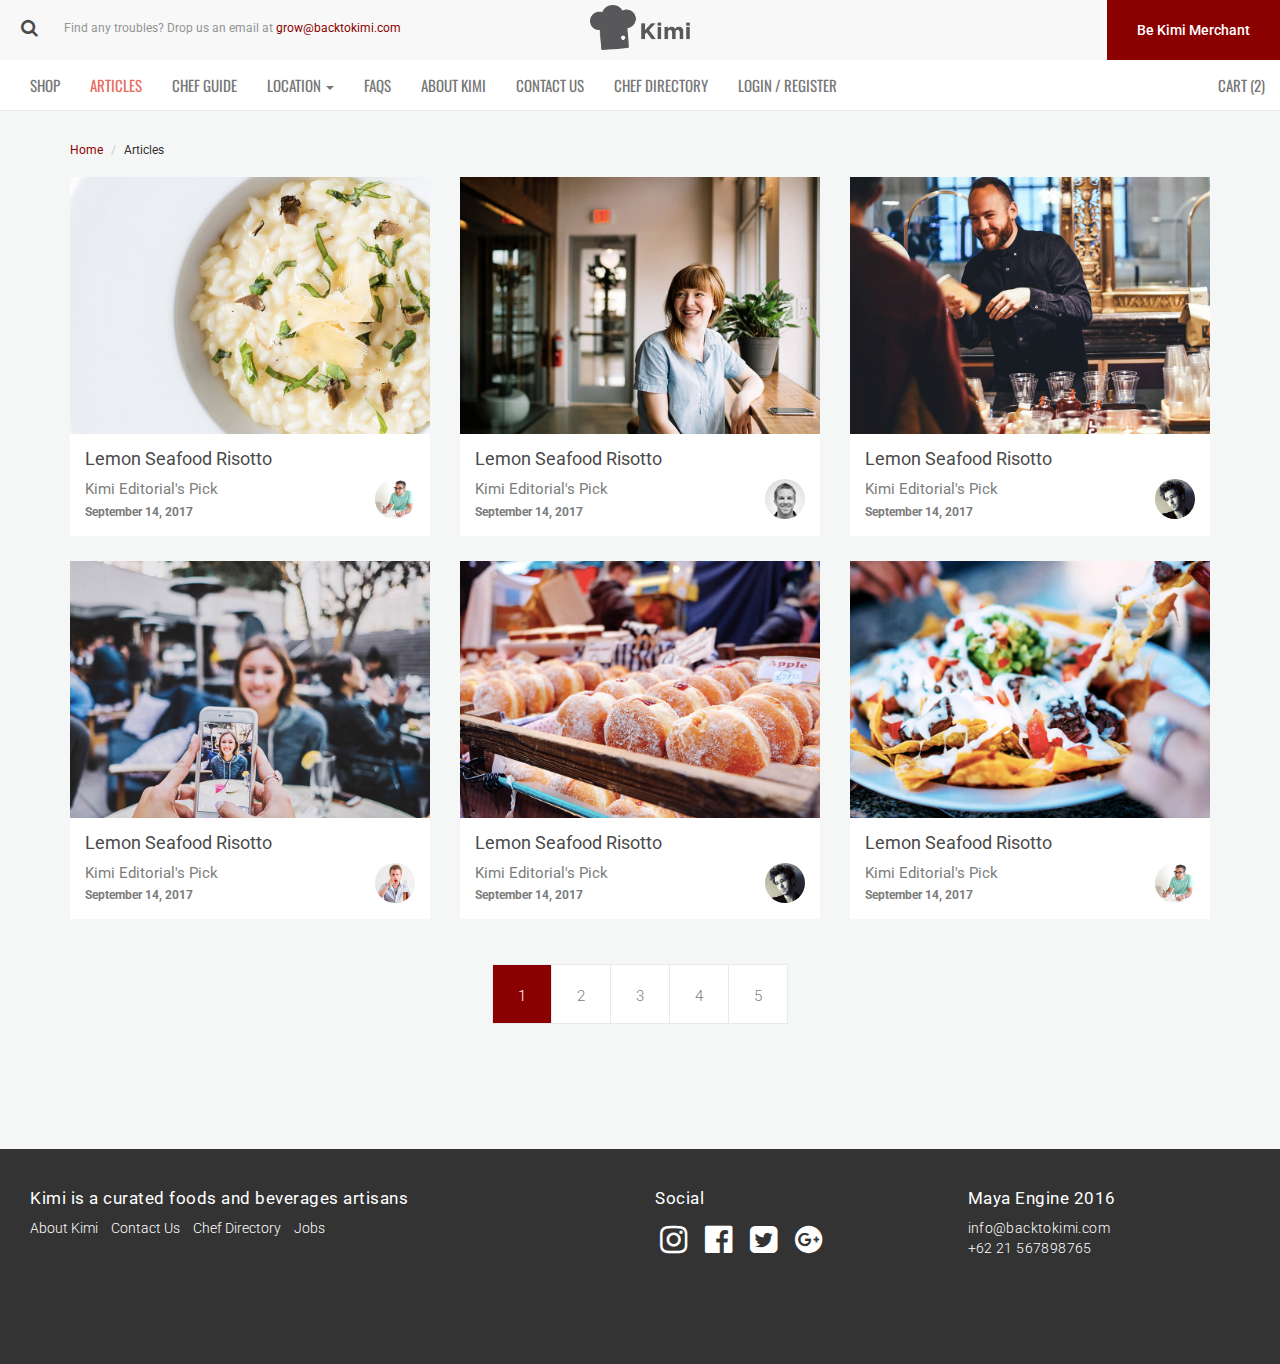
==== articles.html @ f260db8a "first commit" ====
<!DOCTYPE html>
<html lang="en">
<head>
    <meta charset="utf-8">
    <meta http-equiv="X-UA-Compatible" content="IE=edge">
    <meta name="viewport" content="width=device-width, initial-scale=1">

    <meta name="description" content="Kimi is a curated foods and beverages artisans.">
    <meta name="author" content="Philip Herlambang">
    <meta name="apple-mobile-web-app-capable" content="yes">
    <meta name="mobile-web-app-capable" content="yes">


    <meta name="twitter:card" content="summary">
    <meta name="title" content="Back to Kimi">
    <meta name="viewport" content="width=device-width, initial-scale=1.0, minimum-scale=1.0, maximum-scale=1.0, user-scalable=no">
    <meta http-equiv="Content-Type" content="text/html; charset=UTF-8">
    <meta http-equiv="Content-Language" content="en-id">


    <!-- open graph metadata facebook, slack, whatsapp line -->
    <meta property="fb:app_id" content="150112802189143"/>
    <meta property="og:locale" content="en_US" />
    <meta property="og:title" content="Back to Kimi" />
    <meta property='og:site_name' content='Kimi | Curated Foods and Beverages' />
    <meta property="og:url" content="http://kimistatic.s3-website-ap-southeast-1.amazonaws.com/" />
    <meta property="og:description" content="Kimi is a curated foods and beverages artisans." />
    <meta property='og:image' content="https://s3-ap-southeast-1.amazonaws.com/kimistatic/images/apple-touch-icon.png" />


    <!-- open graph metadata twitter -->
    <meta name="twitter:title" content="Back to Kimi">
    <meta name="twitter:url" content="http://www.backtokimi.com">
    <meta name="twitter:description" content="Kimi is a curated foods and beverages artisans.">
    <meta name="twitter:image" content="https://s3-ap-southeast-1.amazonaws.com/kimistatic/images/apple-touch-icon.png">
    <meta name="twitter:site" content="@backtokimi">


    <link rel="icon" href="https://s3-ap-southeast-1.amazonaws.com/kimistatic/images/favicon.ico">
    <link rel="apple-touch-icon" href="https://s3-ap-southeast-1.amazonaws.com/kimistatic/images/apple-touch-icon.png">

    <title>Articles</title>

    <!-- Bootstrap core CSS -->
    <link href="./css/bootstrap.min.css" rel="stylesheet">
    <link href="css/kimi.css" rel="stylesheet">
    <link href="css/font-awesome.min.css" rel="stylesheet">

    <!-- owl carousel -->
    <link rel="stylesheet" href="css/owl_carousel/owl.carousel.css">
    <link rel="stylesheet" href="css/owl_carousel/owl.theme.default.css">

</head>

<body>

<nav class="navbar navbar-default navbar-fixed-top">
    <div class="container-fluid hidden-xs">
        <div class="row">
            <div class="col-md-4 col-sm-4">
                <button class="pull-left search-button" id="buttonOpenSearchbar"><i class="fa fa-search" aria-hidden="true"></i></button>
                <button class="pull-left search-button" id="buttonCloseSearchbar" style="display: none;"><i class="fa fa-times" aria-hidden="true"></i></button>

                <div id="searchbar" style="display: none;">
                    <div>
                        <div class="top-nav-searchbar">
                            <div class="input-group">
                                <form action="search.html">
                                    <input class="form-control" type="text" name="q" id="tipue_search_input" placeholder="Search for" autofocus="autofocus">
                                </form>
                            </div><!-- /input-group -->
                        </div>
                    </div>
                </div>
                <p class="help-text hidden-sm hidden-md" id="helpText">Find any troubles? Drop us an email at <a href="mailto:grow@backtokimi.com" class="text-secondary">grow@backtokimi.com</a> </p>
            </div>
            <div class="col-md-4 col-sm-4">
                <p class="text-center logo-container"><a href="index.html"><img src="images/logo.png" width="100"></a></p>
            </div>
            <div class="col-md-4 less-padding-right">
                <a href="registerMerchant.html" class="btn pull-right button-green-top-nav">Be Kimi Merchant</a>
            </div>
        </div>
    </div>

    <div class="container-fluid" style="background: white;">
        <div class="navbar-header pull-left">
            <button type="button" class="navbar-toggle collapsed" data-toggle="collapse" data-target="#navbar" aria-expanded="false" aria-controls="navbar">
                <span class="sr-only">Toggle navigation</span>
                <span class="icon-bar icon-short"></span>
                <span class="icon-bar"></span>
                <span class="icon-bar icon-medium"></span>
            </button>
        </div>
        <div class="visible-xs logo-center">
            <p class="text-center logo-container visible-xs"><a href="index.html"><img src="images/logo.png" width="90"></a></p>
        </div>
        <div class="visible-xs pull-right">
            <button class="pull-left search-button-mobile" id="buttonOpenSearchbarMobile"><i class="fa fa-search" aria-hidden="true"></i></button>
        </div>
        <div class="clearfix"></div>

        <div class="fly-searchbar" style="display: none;">
            <div class="top-nav-searchbar searchbar-mobile">
                <div class="input-group">
                    <form action="search.html">
                        <input class="form-control" type="text" name="q" id="tipue_search_input" placeholder="Search for" autofocus="autofocus">
                    </form>
                    <button class="pull-right" id="buttonCloseSearchbarMobile"><i class="fa fa-times" aria-hidden="true"></i></button>
                </div>
            </div>
        </div>


        <div id="navbar" class="navbar-collapse collapse">
            <ul class="nav navbar-nav">
                <li><a href="index.html">Shop</a></li>
                <li class="active"><a href="articles.html">Articles</a></li>
                <li><a href="merchantGuide.html">Chef Guide</a></li>
                <li class="dropdown">
                    <a href="#" class="dropdown-toggle" data-toggle="dropdown" role="button" aria-haspopup="true" aria-expanded="false">Location <span class="caret"></span></a>
                    <ul class="dropdown-menu">
                        <li><a href="#">Jakarta Barat</a></li>
                        <li><a href="#">Jakarta Selatan</a></li>
                        <li><a href="#">Jakarta Pusat</a></li>
                        <li><a href="#">Jakarta Utara</a></li>
                        <li><a href="#">Jakarta Timur</a></li>
                        <li role="separator" class="divider"></li>
                        <li><a href="#">Depok</a></li>
                        <li><a href="#">Tangerang</a></li>
                    </ul>
                </li>
                <li><a href="questions.html">FAQs</a></li>
                <li><a href="about.html">About Kimi</a></li>
                <li><a href="contact.html">Contact Us</a></li>
                <li><a href="chefDirectory.html">Chef Directory</a></li>
                <li><a href="login.html">Login / Register</a></li>
            </ul>
            <ul class="nav navbar-nav navbar-right">
                <li class="dropdown">
                    <a href="#" class="dropdown-toggle" data-toggle="dropdown" role="button" aria-haspopup="true" aria-expanded="false">Cart (2)</a>
                    <ul class="dropdown-menu">
                        <li>
                            <div class="cart-flyout">
                                <h4 class="text-oswald">Recently Added Product(s)</h4>
                                <div class="row">
                                    <div class="col-sm-2 col-xs-3 less-padding">
                                        <img src="images/brownies.jpg" width="100%">
                                    </div>
                                    <div class="col-sm-8 col-xs-9">
                                        <span class="text-gray-1">Brownies Chocolate</span>
                                        <p class="text-gray-2">1 x 50.000</p>
                                    </div>
                                    <!--<div class="col-sm-2">-->
                                    <!--<button><i class="fa fa-times-circle" aria-hidden="true"></i></button>-->
                                    <!--</div>-->
                                </div>

                                <div class="row">
                                    <div class="col-sm-2 col-xs-3 less-padding">
                                        <img src="images/lapisSurabaya.jpg" width="100%">
                                    </div>
                                    <div class="col-sm-8 col-xs-9">
                                        <span class="text-gray-1">Lapis Surabaya</span>
                                        <p class="text-gray-2">1 x 175.000</p>
                                    </div>

                                </div>
                                <hr>

                                <div class="row">
                                    <div class="col-sm-6 col-xs-6 less-padding"><h4><small>Total</small><br><span>IDR 225.000</span></h4></div>
                                    <div class="col-sm-6 col-xs-6 less-padding">
                                        <a href="checkout2.html" class="button-green-top-nav btn pull-right btn-block text-oswald text-uppercase">View Cart</a>
                                    </div>
                                </div>

                            </div>
                        </li>
                    </ul>
                </li>
            </ul>
        </div>
    </div>
</nav>

<div class="container">
    <div class="maya-tiny-padding"></div>
    <div class="kimi-container">
        <!--breadcrumb start-->
        <ol class="breadcrumb hidden-xs">
            <li><a href="index.html">Home</a></li>
            <li>Articles</li>
        </ol>

        <div class="row">
            <div class="col-sm-6 col-md-4">
                <a href="articleDetails.html" class="thumbnail_item thumbnail less-padding" style="margin-bottom: 0;">
                    <img src="images/article0.jpg" alt="article title">
                </a>
                <div class="caption box">
                    <h3>Lemon Seafood Risotto</h3>
                    <div class="row">
                        <div class="col-sm-8 col-xs-6">
                            <p>Kimi Editorial's Pick</p>
                            <span class="last-text">September 14, 2017</span>
                        </div>

                        <div class="col-sm-4 col-xs-6">
                            <a href="profile.html">
                                <img src="images/face1.jpg" width="40" class="pull-right img-circle">
                            </a>
                        </div>

                    </div>
                </div>
            </div>

            <div class="col-sm-6 col-md-4">
                <a href="articleDetails.html" class="thumbnail_item thumbnail less-padding" style="margin-bottom: 0;">
                    <img src="images/article1.jpg" alt="article title">
                </a>
                <div class="caption box">
                    <h3>Lemon Seafood Risotto</h3>
                    <div class="row">
                        <div class="col-sm-8 col-xs-6">
                            <p>Kimi Editorial's Pick</p>
                            <span class="last-text">September 14, 2017</span>
                        </div>

                        <div class="col-sm-4 col-xs-6">
                            
                                <img src="images/face2.jpg" width="40" class="pull-right img-circle">
                            
                        </div>

                    </div>
                </div>
            </div>

            <div class="col-sm-6 col-md-4">
                <a href="articleDetails.html" class="thumbnail_item thumbnail less-padding" style="margin-bottom: 0;">
                    <img src="images/article2.jpg" alt="article title">
                </a>
                <div class="caption box">
                    <h3>Lemon Seafood Risotto</h3>
                    <div class="row">
                        <div class="col-sm-8 col-xs-6">
                            <p>Kimi Editorial's Pick</p>
                            <span class="last-text">September 14, 2017</span>
                        </div>

                        <div class="col-sm-4 col-xs-6">
                            <a href="profile.html">
                                <img src="images/face3.jpg" width="40" class="pull-right img-circle">
                            </a>
                        </div>

                    </div>
                </div>
            </div>

            <div class="col-sm-6 col-md-4">
                <a href="articleDetails.html" class="thumbnail_item thumbnail less-padding" style="margin-bottom: 0;">
                    <img src="images/article3.jpg" alt="article title">
                </a>
                <div class="caption box">
                    <h3>Lemon Seafood Risotto</h3>
                    <div class="row">
                        <div class="col-sm-8 col-xs-6">
                            <p>Kimi Editorial's Pick</p>
                            <span class="last-text">September 14, 2017</span>
                        </div>

                        <div class="col-sm-4 col-xs-6">
                            <a href="profile.html">
                                <img src="images/face4.jpg" width="40" class="pull-right img-circle">
                            </a>
                        </div>

                    </div>
                </div>
            </div>

            <div class="col-sm-6 col-md-4">
                <a href="articleDetails.html" class="thumbnail_item thumbnail less-padding" style="margin-bottom: 0;">
                    <img src="images/article4.jpg" alt="article title">
                </a>
                <div class="caption box">
                    <h3>Lemon Seafood Risotto</h3>
                    <div class="row">
                        <div class="col-sm-8 col-xs-6">
                            <p>Kimi Editorial's Pick</p>
                            <span class="last-text">September 14, 2017</span>
                        </div>

                        <div class="col-sm-4 col-xs-6">
                            <a href="profile.html">
                                <img src="images/face3.jpg" width="40" class="pull-right img-circle">
                            </a>
                        </div>

                    </div>
                </div>
            </div>

            <div class="col-sm-6 col-md-4">
                <a href="articleDetails.html" class="thumbnail_item thumbnail less-padding" style="margin-bottom: 0;">
                    <img src="images/article5.jpg" alt="article title">
                </a>
                <div class="caption box">
                    <h3>Lemon Seafood Risotto</h3>
                    <div class="row">
                        <div class="col-sm-8 col-xs-6">
                            <p>Kimi Editorial's Pick</p>
                            <span class="last-text">September 14, 2017</span>
                        </div>

                        <div class="col-sm-4 col-xs-6">
                            <a href="profile.html">
                                <img src="images/face1.jpg" width="40" class="pull-right img-circle">
                            </a>
                        </div>

                    </div>
                </div>
            </div>
        </div>

        <div class="row">
            <div class="product-detail-tag-container col-md-4 col-md-offset-4 visible-xs text-center">
                <button class="btn outline-white-button text-center">Load More</button>
            </div>

            <div class="col-md-12 hidden-xs text-center">
                <!--pagination-->
                <nav aria-label="Page navigation">
                    <ul class="pagination">
                        <li class="current"><a href="#">1</a></li>
                        <li><a href="#">2</a></li>
                        <li><a href="#">3</a></li>
                        <li><a href="#">4</a></li>
                        <li><a href="#">5</a></li>
                    </ul>
                </nav>
                <!--pagination ends-->
            </div>
        </div>
    </div>

</div><!-- /.container -->

<!--include footer-->
<div class="include-footer"></div>


<script src="./js/jquery.min.js"></script>

<!-- owl carousel -->
<script src="js/owl_carousel/owl.carousel.js"></script>

<!--boostrap js-->
<script>window.jQuery || document.write('<script src="../../assets/js/vendor/jquery.min.js"><\/script>')</script>
<script src="./js/bootstrap.min.js"></script>

<!--kimi basic js-->
<script src="js/kimi.js"></script>

<script>
    $(function(){
        $("#top_navigation").load("include/top_navigation.html");
    });
</script>

</body>
</html>
---- css/kimi.css ----
/*
kimi css 0.1
Copyright (c) 2017 Kimi
kimi themes is released under the MIT License
https://backtokimi.com
*/

@import url('https://fonts.googleapis.com/css?family=Oswald');
@import url('https://fonts.googleapis.com/css?family=Roboto:300,400,800');

body{
    background-color: #F5F7F6;
    font-family: "Roboto";
    color:#4A4A4A;
    padding-top: 0 !important;
}

button, a{
    cursor: pointer;
}

a{color:#8b0000}

.search-button{
    background: none;
    border: none;
    margin-right:20px;
}

.search-button i{
    font-size: 18px;
    line-height: 55px;
}

.search-button-mobile{
    border: none !important;
    background: none !important;
}

#buttonCloseSearchbarMobile{
    border: none;
    background: none;
}

.search-button-mobile i{
    line-height: 47px;
    font-size: 22px;
}

.fly-searchbar{
    background: white;
    position: absolute;
    top: 0;
    width: 100%;
    height: 50px;
    left: 0;
    padding: 9px 15px;
}

.searchbar-mobile .input-group{
    width: 100% !important;
}

.searchbar-mobile input{
    height: 34px !important;
    width: 240px !important;
}

#buttonCloseSearchbarMobile i{
    line-height: 30px;
    font-size: 20px;
}

.searchbox-search-result{
    background: white;
    padding: 10px;
    width: 100%;
    -webkit-border-radius: 2px;
    -moz-border-radius: 2px;
    border-radius: 2px;
    border: 1px solid #f5f5f5;
    height: 50px;
}

.searchbox-search-result::-webkit-input-placeholder{
    color:#ccc;
}


.help-text{
    font-size: 12px;
    color: #939493;
    font-weight: 400;
    line-height: 56px;
    margin-bottom: 0;
}

.logo-center {
    width: calc(100% - 95.5px); /* 83.5px Get From navbar-menu width 63px +  navbar-search 32.44px */
    float: left;
}

.logo-container{
    margin-bottom: 0;
    margin-top:5px;
}

a.button-green-top-nav{
    background: #8b0000;
    color:white;
    border: none;
    border-radius: 0;
    line-height: 48px;
    padding-left: 30px;
    padding-right: 30px;
    font-weight: 500;
}

a.button-green-top-nav:focus{
    color:white;
    border: 1px solid darkred;
}

a.button-green-top-nav:hover{
    background: #000;
    color: #ffffff;
}

.button-positive{
    background:#42AB9E !important;
}

.button-green-free{
    background: #8b0000;
    color:white;
    -webkit-border-radius: 2px;
    -moz-border-radius: 2px;
    border-radius: 2px;
}

.button-green-free:hover{
    background: black;
    color:#fff;
}

.merchant-menu li a:hover{
    color:#8b0000 !important;
}

.box-bg-white{
    background: white;
    padding: 10px 20px;
    float: left;
    margin-bottom: 40px;
}

.bg-white{
    background: #ffffff;
}

.box-bg-gray{
    background: #F5F7F6;
    padding: 10px 10px;
    float: left;
}

.number-input{
    border: none !important;
    text-align: center;
    box-shadow: none;
    font-size: 20px;
    font-weight:bold;
}

.breadcrumb{
    background: none;
    padding-left: 0;
    margin-bottom: 10px;
}

.breadcrumb li{
    color: #333;
    font-size: 12px;
}

.breadcrumb li a{
    color: #8b0000;
}

.breadcrumb li a:hover{
    text-decoration: none;
}

.arrival-btn-group>.btn:first-child{
    font-size: 22px !important;
    color: #4A4A4A !important;
    font-weight:500 !important;
}

.arrival-btn-group .dropdown-menu>li>a{
    font-size: 22px !important;
    color: #4A4A4A !important;
    font-weight:500 !important;
}

.owl-theme .owl-dots .owl-dot span{
    width: 6px !important;
    height:6px !important;
}

.owl-theme .owl-dots .owl-dot.active span, .owl-theme .owl-dots .owl-dot:hover span{
    background: #8b0000 !important;
}

a.text-secondary:hover{
    text-decoration: none;
    color:#4a4a4a;
}

/*typography*/
.text-center.text-gray-1 {
    font-family: roboto;
}

.text-secondary{
    color:#8b0000;
}

.text-red{
    color: #CC555B !important;
}

.text-gray-3{
    color:#9B9B9B;
}

.text-gray-2{
    color:#939493;
}

.text-gray-1{
    color:#4A4A4A;
}

.text-gray-4{
    color:#656565;
}

.text-oswald{
    font-family: 'Oswald';
}

.text-roboto{
    font-family: 'Roboto';
}

.text-roboto-light{
    font-family: Roboto;
    font-weight: 300;
}

.roboto-14{
    font-size: 14px;
}

.text-bold{
    font-weight: bold;
}

.section-title{
    font-size: 16px;
    margin-bottom: 20px;
    font-weight:500;
}

.text-medium{
    font-size: 18px;
}

.text-thin{
    font-weight: 300;
    letter-spacing: 0.4px;
}

.text-black{
    color: #000 !important;
}

.text-white{
    color: #ffffff;
}

.text-underline{
    text-decoration: underline;
}

.top-nav-searchbar .input-group{
    /*width: 360px;*/
}

.top-nav-searchbar input{
    border: none;
    height: 56px;
    line-height: 61px !important;
    padding: 0 !important;
    background: none;
    float: left;
    color:#777;
    font-weight:300;
    font-size: 15px;
    letter-spacing: 0.5px;
}



/*override*/

.navbar-default .navbar-nav>.active>a,
.navbar-default .navbar-nav>.active>a:focus,
.navbar-default .navbar-nav>.active>a:hover,
.navbar-default .navbar-nav>li>a:focus,
.navbar-default .navbar-nav>li>a:hover
{
    background: none;
    color:rgb(231,108,94) !important;
}

.navbar-default .navbar-nav>.open>a, .navbar-default .navbar-nav>.open>a:focus, .navbar-default .navbar-nav>.open>a:hover{
    background: none;
    color: rgb(231,108,94);
}

.navbar-header.pull-left {
    border-right: 1px solid #E6EAEA;
    padding-right: 10px;
    margin-right: 0px;
    padding-left: 10px;
}

.navbar-default .navbar-nav>li>a{
    font-family: "Oswald";
    font-size: 15px;
    text-transform: uppercase;
}

.cart-flyout{
    padding: 10px;
    width: 300px
}

.cart-flyout button{
    background: none;
    border: none;
}

.cart-flyout button i{
    color:#D63236;
    font-size:24px;
    line-height: 50px;
}

.cart-flyout p.text-oswald{
    font-size: 16px;
}

.cart-flyout .row{
    margin: 5px 0;
}

/*gap */

.less-padding{
    padding: 0;
}

.less-margin {
    margin: 0;
}

.less-padding-right{
    padding-right: 0;
}

.less-padding-left{
    padding-left: 0;
}

.maya-tiny-padding{
    padding: 10px;
}

.maya-small-padding{
    padding: 20px
}

.maya-well-padding{
    padding: 40px 0;
}


/*article*/
.article-header .row h1, .heading-large{
    width: 700px;
    max-width: 100%;
    margin: 0 auto;
    font-size: 48px;
    font-weight: 800;
    line-height: 115%;
    font-family: 'Helvetica';
}

.article-header row{
    margin-bottom:15px;
}

.article-header .info {
    text-transform: uppercase;
    font-size: 13px;
}

.article-header .list-share-circles {
    float: none;
    padding-top: 8px;
}

.list-share-circles {
    position: relative;
    display: inline-block;
    overflow: hidden;
    z-index: 2;
}

.list-share-circles ul {
    display: -webkit-box;
    display: -ms-flexbox;
    display: flex;
    position: relative;
    width: 100%;
    height: 40px;
    float: left;
    text-align: center;
    -webkit-transition: all 0.3s ease-in-out;
    transition: all 0.3s ease-in-out;
    padding-left: 0;
}

.list-share-circles li {
    display: inline-block;
    margin-right: 6px;
    font-size: 14px;
    -webkit-transition: all 0.3s ease-in-out;
    transition: all 0.3s ease-in-out;
}

.bt-circle {
    display: -webkit-box;
    display: -ms-flexbox;
    display: flex;
    background: #ffffff;
    -webkit-box-align: center;
    -ms-flex-align: center;
    align-items: center;
    -webkit-box-pack: center;
    -ms-flex-pack: center;
    justify-content: center;
    width: 34px;
    height: 34px;
    text-align: center;
    border: 1px solid #000;
    border-radius: 50%;
    overflow: hidden;
    cursor: pointer;
    -webkit-transition: all 0.3s ease-in-out;
    transition: all 0.3s ease-in-out;
}

.bt-circle:hover{
    border: 1px solid #8b0000;
    color:#8b0000;
}

.bt-circle i{
    font-size: 18px;
    margin: 0 auto;
}

.article-body p, .text-paragraph{
    font-size: 17px;
    line-height: 1.7em;
    font-weight:300;
    font-family: 'Roboto', sans-serif;
    margin-bottom:25px;
    color:#202121;
}

.text-paragraph-small{
    font-size: 14px;
    font-weight:300;
    margin-bottom: 12px;
    line-height: 20px;
    text-overflow: ellipsis;
    font-family: 'Roboto', sans-serif;
    color:#202121;
    height: inherit;
    white-space: inherit;
    overflow: visible;
}

.first-letter>p:first-child:first-letter{
    float: left;
    margin-right: 10px;
    margin-left: -5px;
    margin-top: 10px;
    line-height: 0.73em;
    font-size: 5.5em;
    font-weight: 800;
}

.article-body img{
    margin: 40px 0;
}


/*buttons*/
button.outline-default-button{
    border-radius: 2px;
    -o-transition: all 0.3s linear;
    -moz-transition: all 0.3s linear;
    -khtml-transition: all 0.3s linear;
    -webkit-transition: all 0.3s linear;
    -ms-transition: all 0.3s linear;
    transition: all 0.3s linear;
}

button.outline-default-button:hover{
    background: black;
    color: white;
    border: 1px solid black;

}

button, a{
    -o-transition: all 0.3s linear;
    -moz-transition: all 0.3s linear;
    -khtml-transition: all 0.3s linear;
    -webkit-transition: all 0.3s linear;
    -ms-transition: all 0.3s linear;
    transition: all 0.3s linear;
}

.outline-small-default-button{
    font-size: 11px;
    text-transform: uppercase;
    letter-spacing: 1px;
    padding: 4px 10px;
}

.button-black{
    background: #000;
    color: #ffffff;
    padding: 15px 25px;
    font-size: 16px;
    font-weight: 500;
    border-radius: 2px;
    border: 1px solid black;
}

.button-black:hover{
    background: white;
}

.button-black-medium{
    background: #000;
    color: #ffffff;
}

.default-userProductList-CardList-button{
    background: #8b0000;
    font-family: Oswald;
    color: white;
    text-transform: uppercase;
    border-radius: 0;
    border: 1px solid #8b0000;
}

.default-userProductList-CardList-button:hover{
    background: black;
    color:white;
}

.product-detail-action-button-container{
    margin: 20px 0;
    overflow: auto;
}

.button-add-to-bag{
    background: #8b0000;
    color: #ffffff;
    padding: 15px 25px;
    font-size: 16px;
    font-weight: 500;
    border: none;
    border-radius: 2px;
    border: 1px solid #8b0000;
}

.button-add-to-bag:hover{
    background: black;
    color: white;
    border: 1px solid black;
}








.kimi-container{
    padding-top: 111px;
}

.dropdown-menu{
    border: 1px solid #E7EAEA;
    /*width: 180px;*/
}

.dropdown-menu>li>a{
    color:#777;
    font-family: helvetica;
    font-weight: 300;
    font-size: 14px;
    letter-spacing:0px;
}

.dropdown-menu>li>a:hover{
    background: none;
    color:#8b0000;
}

.form-control{
    box-shadow: none;
    -webkit-border-radius:2px;
    -moz-border-radius:2px;
    border-radius:2px;
    border: 1px solid #DFDFDF;
}

.form-control::-webkit-input-placeholder { /* Chrome/Opera/Safari */
    font-family: helvetica;
    font-weight: 300;
    font-size: 12px;
    letter-spacing:0px;
    color: #999999;
}
.form-control::-moz-placeholder { /* Firefox 19+ */
    font-family: helvetica;
    font-weight: 300;
    font-size: 12px;
    letter-spacing:0px;
    color: #999999;
}
.form-control:-ms-input-placeholder { /* IE 10+ */
    font-family: helvetica;
    font-weight: 300;
    font-size: 12px;
    letter-spacing:0px;
    color: #999999;
}
.form-control:-moz-placeholder { /* Firefox 18- */
    font-family: helvetica;
    font-weight: 300;
    font-size: 12px;
    letter-spacing:0px;
    color: #999999;
}

.number-input::-webkit-input-placeholder{
    font-size: 20px;
    font-weight:bold;
    color: #555555;
}

.btn-group>.btn:first-child{
    font-family: helvetica;
    font-weight: 300;
    font-size: 12px;
    letter-spacing:0px;
    color: #999999;
}

.form-control:focus{
    border-color: #000;
    box-shadow: none;
}

.basic-info-container{
    background: white;
    padding-top: 15px;
    padding-bottom: 10px;
    border-bottom: 1px solid #E7EAEA;
}


/*footer*/

footer{
    background: #333333;
    padding: 30px 0 100px 0;
    margin-top: 100px;
}

footer h4{
    color: white;
    font-weight:400;
    font-size: 17px;
    letter-spacing: 0.5px;
}

footer p, footer address{
    color: #ffffff;
}

footer .social-icons-wrapper a {
    font-size: 32px;
    margin-right: 10px;
}

footer a:hover{
    color:#8b0000;
}

.social-icons-wrapper a{
    margin: 0 5px;
}

.menu-footer a{
    margin-right:10px;
}

/*footer ends*/



/*card info*/
.card-info{
    position: relative;
    padding: 0;
}

.content{
    padding: 30px;
    background-color: #fcfcfc;
}

.avatar{
    margin-bottom: 15px;
    /*overflow: hidden*/
}

.card-info h3{
    font-size: 17px;
    font-weight: 800;
    font-family: Roboto;
    color: black;
}

.card-footer p{
    color:gray;
    font-family:Roboto;
    font-weight:300;
    color:#202121;
}
/*card info ends*/



.hr-short{
    width: 20%;
    color: #555;
}

.helvetica-18{
    font-size: 16px;
    font-family: Helvetica;
    color:#616161;
    line-height: 24px;
}

.helvetica-16{
    font-size: 16px;
    font-family: Helvetica;
}

.helvetica-14{
    font-size: 14px;
    font-family: Helvetica;
}

.helvetica-13{
    font-size: 13px;
    font-family: Helvetica;
}

.helvetica-12{
    font-size: 12px;
    font-family: Helvetica;
}


/*override old styles*/
.default-userProductList-InfoBar-title{
    font-family:'Oswald';
    text-transform: uppercase;
    font-size: 18px;
}
.default-userProductList-InfoBar-title > .fa {
    margin-right: 5px;
    position: relative;
    top: -1px;
    left: -2px;
}

.item .scrim{
    position: absolute;
    top: 0;
    left: 0;
    width: 100%;
    height: 100%;
    background-color: #000;
    opacity: .4;
    z-index: 9;
}

.item p{
    color: white;
    text-decoration: none;
    font-family: Oswald;
    position: absolute;
    width: 100%;
    margin: 0 auto;
    font-size:15px;
    text-transform: uppercase;
    text-align: left;
    position: absolute;
    bottom: 10px;
    padding-left: 10px;
    z-index: 9;
}

.item .small-text-overlay{
    font-family: Roboto;
    font-size: 12px;
    opacity: 0.8;
    position: absolute;
    bottom: 30px;
    color: white;
    font-weight: 300;
    padding-left: 10px;
    z-index: 9;
}

#tipue_search_input {
    line-height: 40px !important;
}


/*product list homepage*/
a.default-userProductList-CardList-thumbnail{
    border-radius: 0;
}

a.default-userProductList-CardList-thumbnail:hover{
    border: 1px solid #ddd;
}

.default-userProductList-CardList-thumbnail .caption h3{
    font-size:18px;
    font-weight:400;
    color:#4a4a4a;
    margin-top: 10px;
}

.default-userProductList-CardList-thumbnail:hover{
    text-decoration: none;
}

.caption .default-userProductList-CardList-price{
    color:#7d7d7d;
    /*font-weight:300;*/
    font-size: 15px;
    letter-spacing:0.5px;
    margin-bottom: 0;
}

.caption .min-order{
    font-size:12px;
    font-weight:bold;
    color:#7b7b7b;
}


/*channel details */
.channel-cover{
    position: relative;
}

.channel-info{
    position: absolute;
    top: 0;
    left: 15px;
}

.channel-cover .cover-image{
    width: 100%;
}

/*channel details ends*/



/*carousel */

.hide-bullets {
    list-style:none;
    margin-left: -40px;
    margin-top:20px;
}

.thumbnail {
    padding: 0;
    border-radius: 0;
}

.carousel-inner>.item>img, .carousel-inner>.item>a>img {
    width: 100%;
}

a.thumbnail{
    border: none;
}

a.thumbnail.active,
a.thumbnail:focus,
a.thumbnail:hover{
    border: none;
}

#myCarousel .carousel-control{
    display: none;
}

/*carousel ends*/


/* upload product desktop */
.modal-content{
    border-radius: 2px;
}

.modal-title{
    font-size: 16px;
    font-weight: normal;
}

.add-product-icon{
    text-align: center;
    /*border: 1px solid #777777 !important;*/

}

.add-product-icon i{
    color:#999;
    font-size:60px;
}

.desktop-upload-photo-button-container{
    position: absolute;
    bottom: 0;
    width: 80%
}

input#file-upload[type="file"], input#file-upload-mobile[type="file"] {
    display: none;
}
.custom-file-upload {
    display: inline-block;
    cursor: pointer;
}

.footer-button-mobile-interface{
    padding-left: 2px;
    padding-right: 2px;
}

.footer-button-mobile-interface .col-xs-3{
    padding-right: 2px;
    padding-left:2px;
}
/* upload product desktop ends */


/*upload product mobile */
.mobile-upload-interface .col-xs-3{
    padding-left: 3px;
    padding-right: 3px;
}
/*upload product mobile ends*/

.bookmarked{
    position: absolute;
    right: 0;
    top: -9px;
}

.product-detail-tag-container{
    margin: 20px 0;
    overflow: auto;
}

.product-detail-tag-container button{
    margin-right: 10px;
    letter-spacing: 0.4px;
    font-family:Roboto;
    font-weight:300;
    font-size: 14px;
    border: 1px solid #E7EAEA;
    padding: 8px 20px;
    border-radius: 2px;
    background: white;
    margin-bottom: 10px;
}

.product-description{
    color: #4A4A4A;
    font-size:16px;
    line-height: 24px;
}

.product-detail-tag-container button:hover{
    background: #8b0000;
    border: 1px solid #8b0000;
    color:#ffffff;
}

.merchant-menu{
    background:#4A4A4A;
}

.merchant-menu li a{
    font-weight: normal;
    font-size: 14px !important;
    color: #ffffff !important;
    font-family: Helvetica !important;
    text-transform: none !important;
    letter-spacing: 0.4px;
}

.bg-white-container{
    background: white;
    padding-bottom: 20px;
    padding-top: 20px;
}

.button-red{
    font-family: Helvetica;
    color:white;
    background: #CC555B;
    font-size:12px;
    border-radius: 2px;
    padding: 3px 12px;
    letter-spacing: 0.4px;
}

.button-red:hover{
    background: black;
    color: #ffffff;
}

.button-gray-3{
    font-family: Helvetica;
    color:white;
    background: #4a4a4a;
    font-size:12px;
    border-radius: 2px;
    padding: 3px 12px;
    letter-spacing: 0.4px;
}

.button-gray-3:hover{
    background: black;
    color: #ffffff;
}

.button-green{
    font-family: Helvetica;
    color:white;
    background: #8b0000;
    font-size:12px;
    border-radius: 2px;
    padding: 3px 12px;
    letter-spacing: 0.4px;
}

.button-green:hover{
    background: black;
    color: #ffffff;
}

.button-primary{
    font-family: 'Roboto';
    color:white;
    background: #8b0000;
    font-size:12px;
    border-radius: 2px;
    padding: 3px 12px;
    letter-spacing: 0.4px;
}

.button-primary:hover{
    background: black;
    color: #ffffff;
}

.button-red i, .button-green i{
    font-size: 20px;
}

.button-gray-2{
    background: #4A4A4A;
    font-size: 14px;
    letter-spacing: 0.4px;
    color:#fff;
    border-radius: 2px;
    padding-left: 20px;
    padding-right: 20px;
}

.button-gray-2:hover{
    border: 1px solid #4a4a4a;
    color:#4a4a4a;
    background: white;
}

.button-add-product{
    background: #8b0000;
    color:#fff;
    border-radius: 2px;
    margin-bottom: 10px;
}

.weekly-summary h2{
    margin-top: 5px;
    margin-bottom: 5px;
}

.top-gray-border{
    border-top: 1px solid #DCE0DF
}

.text-base-image{
    background: #8b0000;
    color:white;
    position: absolute;
    width: 80%;
    text-align: center;
    bottom: 0;
    margin-bottom: 0;
    line-height: 29px;
}

.nav-pills>li.active>a, .nav-stacked-kimi li a:hover, .nav-pills>li.active>a:hover{
    background: #FCFCFC;
    border: 1px solid #E7EAEA;
    color: #8b0000;
    /*font-weight:bold;*/
}

.nav-stacked-kimi li a{
    background: #F4F7F6;
    border: 1px solid #E7EAEA;
    line-height: 60px;
    border-radius: 0;
    margin-top: 0;
    color: #4A4A4A;
    /*font-weight:bold;*/
    padding-top: 0;
    padding-bottom:0;
}

.nav-stacked>li+li{
    margin-top: -1px;
}

.va-middle{
    vertical-align: middle !important;
}


/*about*/

.about-first-text{
    font-size: 24px;
    line-height: 1.3em;
    font-weight: 300;
    letter-spacing: 0.5px;
}

.edit-channel-form .label-wrapper label{
    font: 16px/45px "Helvetica";
}

.edit-channel-form .form-control, .form-medium-padding .form-control{
    height: 45px;
    width: 100%;
    font: 16px Helvetica;
    color:#656565;
}

.edit-channel-form .row:first-child{
    margin-top: 0;
    margin-bottom: 15px;
}

.edit-channel-form .row{
    margin: 15px 0
}

.edit-channel-form textarea{
    resize: none;
    height: 5em !important;
}

/*widgets*/
.box{
    margin-bottom:25px;
    position: relative;
}

.box-header{
    color: #4A4A4A;
    display: block;
    padding: 15px 0;
    position: relative;
}

.box-header>.box-tools {
    position: absolute;
    right: 10px;
    top: 5px;
}

.box-header .form-control{
    height: 30px !important;
}

.box h3{
    font-family: Roboto;
    font-size: 18px;
    font-weight: 400;
    color: #4a4a4a;
    margin-top: 10px;
}

.box p{
    color: #7d7d7d;
    font-size: 15px;
    /*letter-spacing: 0.5px;*/
    margin-bottom: 0;
}

.box .last-text{
    font-size: 12px;
    font-weight: bold;
    color: #7b7b7b;
}

.label-success{
    background: #42AB9E;
}

.label-danger{
    background: darkred;
}

.label{
    font-weight: normal;
}


/*widgets ends*/


/* zoom hover */
.thumbnail_item {
    position: relative;
    overflow: hidden;
    margin-bottom: 0;
}
.thumbnail_item img {
    max-width: 100%;

    -moz-transition: all 0.3s;
    -webkit-transition: all 0.3s;
    transition: all 0.3s;
}
.thumbnail_item:hover img {
    -moz-transform: scale(1.1);
    -webkit-transform: scale(1.1);
    transform: scale(1.1);
}
.caption.box {
    padding: 15px;
    background: white;
}
.caption.box h3 {
    margin-top: 0;
}
/*zoom hover*/


/*map starts*/
#map-canvas{
    width: 100%;
    height: 480px;
}

#mapsearch{
    position: absolute;
    z-index: 1;
    top: 9px;
    left: 128px;
    padding: 5px;
    border: 1px solid lightgray;
    border-radius: 2px;
    width: 300px;
}


/*map ends*/


/*article metainfo*/
.metainfo-wrapper{
    position: absolute;
    background: rgba(0,0,0,0.7);
    right: 20px;
    bottom: 100px;
    width: 200px;
    height: 400px;
    color:#fff;
    border-radius: 2px;
    padding: 10px;
}

.metainfo-wrapper h5{
    font-size: 11px;
    text-transform: uppercase;
    color:#999;
    letter-spacing:2px;
    text-align: right;
    margin-bottom: 5px;
}

.metainfo-wrapper p{
    font-size: 15px;
    line-height: 1.7em;
    font-weight:300;
    font-family: 'Roboto', sans-serif;
    margin-bottom:25px;
    color:#fff;
    text-align: right;
    margin-bottom: 20px;
}

#imageMetainfo{
    border: none;
    background: none;
    position: absolute;
    bottom: 50px;
    right: 20px;
}
/*article metainfo ends*/

.box-promo{
    background:#8b0000;
    padding: 15px;
    color: #ffffff;
}

.box-promo h3{
    font-family:Roboto;
}

.box-ad p, .box-ad ul li{
    font: 300 16px/24px helvetica;
}

.button-outline{
    background: none;
    -webkit-border-radius: 2px;
    -moz-border-radius: 2px;
    border-radius: 2px;
    border: 1px solid #fff;
}

.button-outline:hover{
    background: white;
    color: #8b0000;
}

.button-connect-facebook{
    background:#325595;
    max-width: 100%;
    height: 50px;
    -o-transition: all 0.3s linear;
    -moz-transition: all 0.3s linear;
    -khtml-transition: all 0.3s linear;
    -webkit-transition: all 0.3s linear;
    -ms-transition: all 0.3s linear;
    transition: all 0.3s linear;
    line-height: 50px;
    font-size: 17px;
    text-align: left;
    color: #fff !important;
    text-overflow: ellipsis;
    white-space: nowrap;
    overflow: hidden;
    cursor: pointer;
    position: relative;
    display: inline-block;
    border: none;
    border-radius: 2px;
    text-align: center;
    font-weight:300;
    font-family: 'Roboto', sans-serif;
}

.button-connect-facebook:hover, .button-connect-google:hover{
    opacity: 0.8;
}

.button-connect-google{
    background:#d14836;
    max-width: 100%;
    height: 50px;
    -o-transition: all 0.3s linear;
    -moz-transition: all 0.3s linear;
    -khtml-transition: all 0.3s linear;
    -webkit-transition: all 0.3s linear;
    -ms-transition: all 0.3s linear;
    transition: all 0.3s linear;
    line-height: 50px;
    font-size: 17px;
    text-align: left;
    color: #fff !important;
    text-overflow: ellipsis;
    white-space: nowrap;
    overflow: hidden;
    cursor: pointer;
    position: relative;
    display: inline-block;
    border: none;
    border-radius: 2px;
    text-align: center;
    font-weight:300;
    font-family: 'Roboto', sans-serif;
}

.button-connect-facebook i,
.button-connect-google i{
    position: absolute;
    top: 35%;
    right: 30px;
}

.edit-channel-form{
    padding: 25px;
    background: white;
}

.form-medium-padding{
    padding: 25px;
}

.logo-avatar{
    position: absolute;
    bottom: 50%;
    left: 50%;
    overflow: hidden;
    -webkit-transform: translateX(-50%);
    transform: translateX(-50%);
    z-index: 1;
}

a:hover{
    text-decoration: none;
}

code {
    display: block;
    white-space: pre-wrap;
    padding: 15px;
    background: #f2f2f2;
    border: 1px solid #e6e6e6;
}

.featured-merchant-slider .item{
    background: white;
    padding: 15px;
}

ul.pagination li a{
    letter-spacing: 0.4px;
    font-family:Roboto;
    font-weight:300;
    font-size: 15px;
    border: 1px solid #E7EAEA;
    /*padding: 8px 20px;*/
    /*border-radius: 2px;*/
    background: white;
    color:#7d7d7d;
    height: 60px;
    width: 60px;
    line-height: 50px;
    text-align: center;
}

.pagination>li:first-child>a,
.pagination>li:first-child>span,
.pagination>li:last-child>a, .pagination>li:last-child>span{
    border-radius: 0;
}


ul.pagination li.current a{
    background: #8b0000;
    color: #ffffff;
}

.nav-pills>li.active>a, .nav-pills>li.active>a:focus, .nav-pills>li.active>a:hover{
    background:#fcfcfc;
    color:#4A4A4A;
}

.edit-channel-form h2.title{
    font-family: Roboto;
    font-size: 24px;
}

#orderDetail .table-hover th, .table-header-gray th{
    background: #f5f5f5;
}

#orderDetail .table-hover td{
    vertical-align: middle;
}

.icons-wrapper{
    margin-bottom: 15px;
    overflow: auto;
}

.icons-wrapper img{
    background: #fff;
    padding: 10px;
    margin-right: -10px;
    border: 1px solid #f5f5f5;
    float: left;
}

/* --------------- Phone smaller start ------------------------ */
@media (max-width: 767px) {
    .navbar-toggle{
        border: none;
        margin-right: 0;
        /*padding: 9px 0;*/
    }

    .navbar-toggle .icon-bar{
        height: 4px;
        background-color: #333 !important;
        /*background-color: #8b0000 !important;*/
    }

    .navbar-toggle .icon-bar+.icon-bar{
        margin-top: 3px;
    }

    .navbar-toggle .icon-short{
        width: 14px;
    }

    .navbar-toggle .icon-medium{
        width: 19px;
    }

    .navbar-default .navbar-toggle:focus, .navbar-default .navbar-toggle:hover{
        background: none;
    }

    #navbar{
        /*padding-left: 0;*/
    }

    .kimi-container{
        padding-top: 53px;
    }

    #slider-thumbs{
        display: none;
    }

    .button-add-to-bag, .button-learn-more{
        padding: 10px 15px;
        font-size: 13px;
    }

    .channel-cover{
        padding: 0;
    }

    .channel-cover .cover-image{
        height: 150px;
        float: right;
        width: auto !important;
    }

    .image-mobile img{
        height: 200px;
        width: auto;
        margin-left: -200px;
    }

    #mapsearch{
        z-index: 1;
        position: relative;
        padding: 5px;
        border: 1px solid lightgray;
        border-radius: 2px;
        width: 100%;
        left: 0;
    }

    .edit-channel-form{
        padding: 0;
    }

    .edit-channel-form textarea{
        font: 14px helvetica !important;
    }

    .heading-large{
        font-size: 28px !important;
    }

    .metainfo-wrapper-mobile p{
        margin-bottom:0;
        font-size: 14px;
    }

    .homepage-slider .heading-large{
        font-size: 18px !important;
        font-weight: 800;
        text-align: center;
        position: absolute;
        font-family: Roboto;
        width: 80%;
        color: #ffffff;
        /*bottom: 100px;*/
        vertical-align: 50%;
        height: 50%;
        overflow: auto;
        margin: auto;
        /*position: absolute;*/
        top: 0; left: 0; bottom: 0; right: 0;
        z-index: 9;
    }

    .homepage-slider .item img{
        height: 250px;
        width: auto !important;
    }

    .homepage-slider p{
        font-family:Roboto;
        font-size: 15px;
        font-weight: 300;
        text-align: center;
        bottom: 200px;
        top: 190px;
        position: absolute;
        width: 80%;
        color: #ffffff;
        vertical-align: 50%;
        height: 50%;
        overflow: auto;
        margin: auto;
        /*position: absolute;*/
        left: 0; bottom: 0; right: 0;
        padding-left: 0;
        z-index: 9;
    }

    .homepage-slider .row-buttons{
        position: absolute;
        width: 100%;
        height: 60px;
        background: none;
        overflow: auto;
        margin: 0 auto;
        left: 0; right: 0; bottom: 0;
        padding: 0 20px;
        text-align: center;
        z-index: 9;
    }

    .row-buttons a.button-outline{
        margin-right: 5px;
        margin-left: 5px;
        padding-left: 10px;
        padding-right: 10px;
        -webkit-border-radius: 30px;
        -moz-border-radius: 30px;
        border-radius: 30px;
        font-size:13px;
        font-weight:300;
    }

    .row-buttons a.button-outline:hover{
        color:#333;
    }

    .button-black{
        padding: 10px 15px;
        font-family:Roboto;
        font-size:13px;
    }

    .mobile-full-width-slider{
        padding: 0;
    }

    .item p{
        font-size: 12px;
    }

    .box-header{
        color: #4A4A4A;
        display: block;
        padding: 15px;
        position: relative;
    }

    .searchbar-mobile button i{
        font-size: 18px;
        line-height: 30px;
    }

    #buttonOpenSearchbarMobile {
        padding: 0px 10px;
    }

    .icons-wrapper{
        width: 100%;
        overflow: auto;
        margin-bottom: 10px;   
    }

    .icons-wrapper img{
        text-align: center;
        float: left;
        margin-right: 5px;
    }

}

/* large desktop */
@media (min-width: 1200px){
    .homepage-slider .heading-large{
        font-size: 32px;
        font-weight: 800;
        text-align: center;
        position: absolute;
        font-family: Roboto;
        /*width: 100%;*/
        color: #ffffff;
        /*bottom: 100px;*/
        vertical-align: 50%;
        width: 50%;
        height: 50%;
        overflow: auto;
        margin: auto;
        /*position: absolute;*/
        top: 0; left: 0; bottom: 0; right: 0;
        z-index: 9;
    }

    .homepage-slider p{
        font-family:Roboto;
        font-size: 15px;
        font-weight: 300;
        text-align: center;
        bottom: 200px;
        z-index: 9;
    }

    .homepage-slider .row-buttons{
        position: absolute;
        width: 100%;
        height: 80px;
        background: none;
        overflow: auto;
        margin: 0 auto;
        left: 0; right: 0; bottom: 0;
        padding: 0 20px;
        text-align: center;
        z-index: 9;
    }

    .row-buttons a.button-outline{
        margin-right: 20px;
        padding-left: 20px;
        padding-right: 20px;
        margin-left: 20px;
        -webkit-border-radius: 30px;
        -moz-border-radius: 30px;
        border-radius: 30px;
    }

    .row-buttons a.button-outline:hover{
        color:#333;
    }

    .top-nav-searchbar .input-group{
        width: 300px;
    }
}
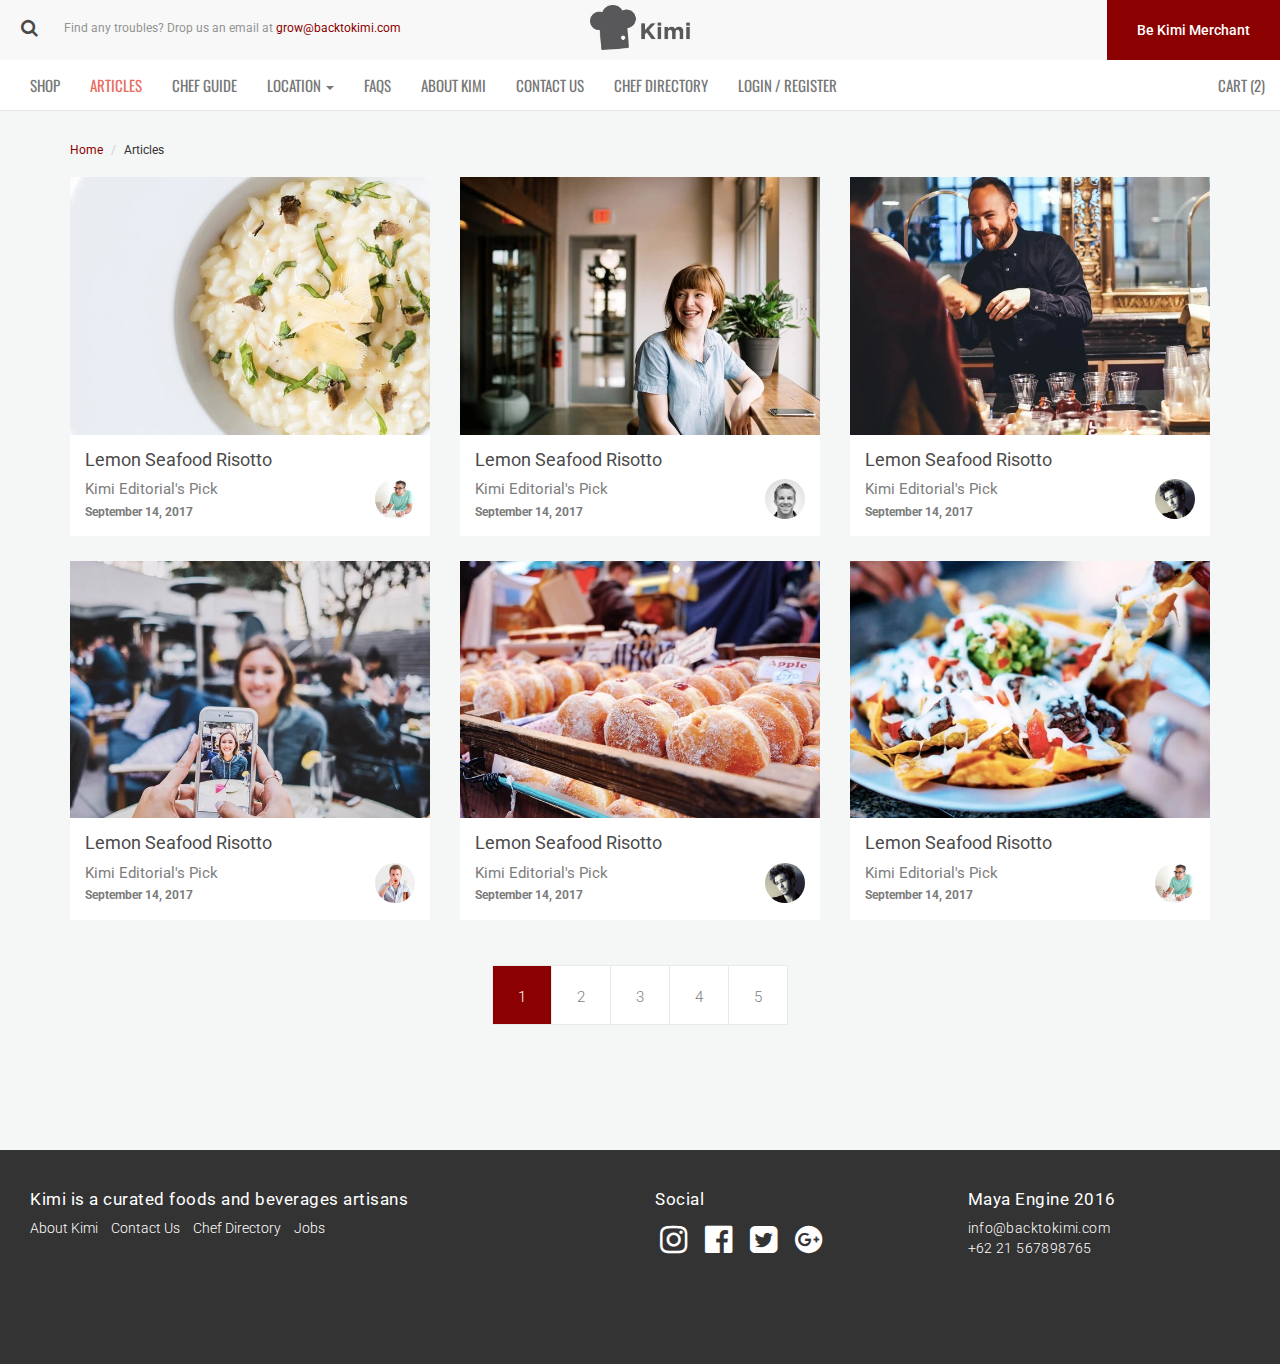
==== commit 646a1fcf: "updated" ====
--- a/articles.html
+++ b/articles.html
@@ -197,7 +197,7 @@
         <div class="row">
             <div class="col-sm-6 col-md-4">
                 <a href="articleDetails.html" class="thumbnail_item thumbnail less-padding" style="margin-bottom: 0;">
-                    <img src="images/article0.jpg" alt="article title">
+                    <img src="images/article0.webp" alt="article title">
                 </a>
                 <div class="caption box">
                     <h3>Lemon Seafood Risotto</h3>
@@ -219,7 +219,7 @@
 
             <div class="col-sm-6 col-md-4">
                 <a href="articleDetails.html" class="thumbnail_item thumbnail less-padding" style="margin-bottom: 0;">
-                    <img src="images/article1.jpg" alt="article title">
+                    <img src="images/article1.webp" alt="article title">
                 </a>
                 <div class="caption box">
                     <h3>Lemon Seafood Risotto</h3>
@@ -241,7 +241,7 @@
 
             <div class="col-sm-6 col-md-4">
                 <a href="articleDetails.html" class="thumbnail_item thumbnail less-padding" style="margin-bottom: 0;">
-                    <img src="images/article2.jpg" alt="article title">
+                    <img src="images/article2.webp" alt="article title">
                 </a>
                 <div class="caption box">
                     <h3>Lemon Seafood Risotto</h3>
@@ -263,7 +263,7 @@
 
             <div class="col-sm-6 col-md-4">
                 <a href="articleDetails.html" class="thumbnail_item thumbnail less-padding" style="margin-bottom: 0;">
-                    <img src="images/article3.jpg" alt="article title">
+                    <img src="images/article3.webp" alt="article title">
                 </a>
                 <div class="caption box">
                     <h3>Lemon Seafood Risotto</h3>
@@ -285,7 +285,7 @@
 
             <div class="col-sm-6 col-md-4">
                 <a href="articleDetails.html" class="thumbnail_item thumbnail less-padding" style="margin-bottom: 0;">
-                    <img src="images/article4.jpg" alt="article title">
+                    <img src="images/article4.webp" alt="article title">
                 </a>
                 <div class="caption box">
                     <h3>Lemon Seafood Risotto</h3>
@@ -307,7 +307,7 @@
 
             <div class="col-sm-6 col-md-4">
                 <a href="articleDetails.html" class="thumbnail_item thumbnail less-padding" style="margin-bottom: 0;">
-                    <img src="images/article5.jpg" alt="article title">
+                    <img src="images/article5.webp" alt="article title">
                 </a>
                 <div class="caption box">
                     <h3>Lemon Seafood Risotto</h3>
--- a/css/kimi.css
+++ b/css/kimi.css
@@ -1,463 +1,456 @@
-
-/*
-kimi css 0.1
-Copyright (c) 2017 Kimi
-kimi themes is released under the MIT License
-https://backtokimi.com
-*/
-
-@import url('https://fonts.googleapis.com/css?family=Oswald');
-@import url('https://fonts.googleapis.com/css?family=Roboto:300,400,800');
-
-body{
-    background-color: #F5F7F6;
-    font-family: "Roboto";
-    color:#4A4A4A;
-    padding-top: 0 !important;
-}
-
-button, a{
-    cursor: pointer;
-}
-
-a{color:#8b0000}
-
-.search-button{
-    background: none;
+@import url(https://fonts.googleapis.com/css?family=Oswald);
+@import url(https://fonts.googleapis.com/css?family=Roboto:300,400,800);
+
+#buttonCloseSearchbarMobile,
+.search-button {
     border: none;
-    margin-right:20px;
-}
-
-.search-button i{
+    background: 0 0
+}
+
+.breadcrumb li a:hover,
+.default-userProductList-CardList-thumbnail:hover,
+.item p,
+a:hover {
+    text-decoration: none
+}
+
+body {
+    background-color: #f5f7f6;
+    font-family: Roboto;
+    color: #4a4a4a;
+    padding-top: 0 !important
+}
+
+.breadcrumb li a,
+.text-secondary,
+a,
+footer a:hover {
+    color: #8b0000
+}
+
+.search-button {
+    margin-right: 20px
+}
+
+.search-button i {
     font-size: 18px;
-    line-height: 55px;
-}
-
-.search-button-mobile{
+    line-height: 55px
+}
+
+.search-button-mobile {
     border: none !important;
-    background: none !important;
-}
-
-#buttonCloseSearchbarMobile{
-    border: none;
-    background: none;
-}
-
-.search-button-mobile i{
+    background: 0 0 !important
+}
+
+.search-button-mobile i {
     line-height: 47px;
-    font-size: 22px;
-}
-
-.fly-searchbar{
-    background: white;
+    font-size: 22px
+}
+
+.fly-searchbar {
+    background: #fff;
     position: absolute;
     top: 0;
     width: 100%;
     height: 50px;
     left: 0;
-    padding: 9px 15px;
-}
-
-.searchbar-mobile .input-group{
-    width: 100% !important;
-}
-
-.searchbar-mobile input{
+    padding: 9px 15px
+}
+
+.card-info,
+.channel-cover,
+.list-share-circles,
+.list-share-circles ul {
+    position: relative
+}
+
+.searchbar-mobile .input-group {
+    width: 100% !important
+}
+
+.searchbar-mobile input {
     height: 34px !important;
-    width: 240px !important;
-}
-
-#buttonCloseSearchbarMobile i{
+    width: 240px !important
+}
+
+#buttonCloseSearchbarMobile i {
     line-height: 30px;
-    font-size: 20px;
-}
-
-.searchbox-search-result{
-    background: white;
+    font-size: 20px
+}
+
+.searchbox-search-result {
+    background: #fff;
     padding: 10px;
     width: 100%;
     -webkit-border-radius: 2px;
     -moz-border-radius: 2px;
     border-radius: 2px;
     border: 1px solid #f5f5f5;
-    height: 50px;
-}
-
-.searchbox-search-result::-webkit-input-placeholder{
-    color:#ccc;
-}
-
-
-.help-text{
+    height: 50px
+}
+
+.searchbox-search-result::-webkit-input-placeholder {
+    color: #ccc
+}
+
+.help-text {
     font-size: 12px;
     color: #939493;
     font-weight: 400;
     line-height: 56px;
+    margin-bottom: 0
+}
+
+.logo-center {
+    width: calc(100% - 95.5px);
+    float: left
+}
+
+.logo-container {
     margin-bottom: 0;
-}
-
-.logo-center {
-    width: calc(100% - 95.5px); /* 83.5px Get From navbar-menu width 63px +  navbar-search 32.44px */
-    float: left;
-}
-
-.logo-container{
-    margin-bottom: 0;
-    margin-top:5px;
-}
-
-a.button-green-top-nav{
+    margin-top: 5px
+}
+
+a.button-green-top-nav {
     background: #8b0000;
-    color:white;
+    color: #fff;
     border: none;
     border-radius: 0;
     line-height: 48px;
     padding-left: 30px;
     padding-right: 30px;
-    font-weight: 500;
-}
-
-a.button-green-top-nav:focus{
-    color:white;
-    border: 1px solid darkred;
-}
-
-a.button-green-top-nav:hover{
+    font-weight: 500
+}
+
+a.button-green-top-nav:focus {
+    color: #fff;
+    border: 1px solid #8b0000
+}
+
+.button-black-medium,
+.button-gray-3:hover,
+.button-green-free:hover,
+.button-green:hover,
+.button-primary:hover,
+.button-red:hover,
+.default-userProductList-CardList-button:hover,
+a.button-green-top-nav:hover {
     background: #000;
-    color: #ffffff;
-}
-
-.button-positive{
-    background:#42AB9E !important;
-}
-
-.button-green-free{
+    color: #fff
+}
+
+.button-positive {
+    background: #42ab9e !important
+}
+
+.button-green-free {
     background: #8b0000;
-    color:white;
+    color: #fff;
     -webkit-border-radius: 2px;
     -moz-border-radius: 2px;
-    border-radius: 2px;
-}
-
-.button-green-free:hover{
-    background: black;
-    color:#fff;
-}
-
-.merchant-menu li a:hover{
-    color:#8b0000 !important;
-}
-
-.box-bg-white{
-    background: white;
+    border-radius: 2px
+}
+
+.bg-white,
+.box-bg-white,
+.button-black:hover {
+    background: #fff
+}
+
+.merchant-menu li a:hover {
+    color: #8b0000 !important
+}
+
+.box-bg-white {
     padding: 10px 20px;
     float: left;
-    margin-bottom: 40px;
-}
-
-.bg-white{
-    background: #ffffff;
-}
-
-.box-bg-gray{
-    background: #F5F7F6;
-    padding: 10px 10px;
-    float: left;
-}
-
-.number-input{
+    margin-bottom: 40px
+}
+
+.box-bg-gray {
+    background: #f5f7f6;
+    padding: 10px;
+    float: left
+}
+
+.number-input {
     border: none !important;
     text-align: center;
     box-shadow: none;
     font-size: 20px;
-    font-weight:bold;
-}
-
-.breadcrumb{
-    background: none;
+    font-weight: 700
+}
+
+.breadcrumb {
+    background: 0 0;
     padding-left: 0;
-    margin-bottom: 10px;
-}
-
-.breadcrumb li{
+    margin-bottom: 10px
+}
+
+.breadcrumb li {
     color: #333;
-    font-size: 12px;
-}
-
-.breadcrumb li a{
-    color: #8b0000;
-}
-
-.breadcrumb li a:hover{
+    font-size: 12px
+}
+
+.arrival-btn-group .dropdown-menu>li>a,
+.arrival-btn-group>.btn:first-child {
+    font-size: 22px !important;
+    color: #4a4a4a !important;
+    font-weight: 500 !important
+}
+
+.owl-theme .owl-dots .owl-dot span {
+    width: 6px !important;
+    height: 6px !important
+}
+
+.owl-theme .owl-dots .owl-dot.active span,
+.owl-theme .owl-dots .owl-dot:hover span {
+    background: #8b0000 !important
+}
+
+a.text-secondary:hover {
     text-decoration: none;
-}
-
-.arrival-btn-group>.btn:first-child{
-    font-size: 22px !important;
-    color: #4A4A4A !important;
-    font-weight:500 !important;
-}
-
-.arrival-btn-group .dropdown-menu>li>a{
-    font-size: 22px !important;
-    color: #4A4A4A !important;
-    font-weight:500 !important;
-}
-
-.owl-theme .owl-dots .owl-dot span{
-    width: 6px !important;
-    height:6px !important;
-}
-
-.owl-theme .owl-dots .owl-dot.active span, .owl-theme .owl-dots .owl-dot:hover span{
-    background: #8b0000 !important;
-}
-
-a.text-secondary:hover{
-    text-decoration: none;
-    color:#4a4a4a;
-}
-
-/*typography*/
+    color: #4a4a4a
+}
+
 .text-center.text-gray-1 {
-    font-family: roboto;
-}
-
-.text-secondary{
-    color:#8b0000;
-}
-
-.text-red{
-    color: #CC555B !important;
-}
-
-.text-gray-3{
-    color:#9B9B9B;
-}
-
-.text-gray-2{
-    color:#939493;
-}
-
-.text-gray-1{
-    color:#4A4A4A;
-}
-
-.text-gray-4{
-    color:#656565;
-}
-
-.text-oswald{
-    font-family: 'Oswald';
-}
-
-.text-roboto{
-    font-family: 'Roboto';
-}
-
-.text-roboto-light{
-    font-family: Roboto;
+    font-family: roboto
+}
+
+.text-red {
+    color: #cc555b !important
+}
+
+.text-gray-3 {
+    color: #9b9b9b
+}
+
+.text-gray-2 {
+    color: #939493
+}
+
+.text-gray-1 {
+    color: #4a4a4a
+}
+
+.text-gray-4 {
+    color: #656565
+}
+
+.text-oswald {
+    font-family: Oswald
+}
+
+.box-promo h3,
+.text-roboto,
+.text-roboto-light {
+    font-family: Roboto
+}
+
+.text-roboto-light {
+    font-weight: 300
+}
+
+.roboto-14 {
+    font-size: 14px
+}
+
+.cart-flyout p.text-oswald,
+.section-title {
+    font-size: 16px
+}
+
+.text-bold {
+    font-weight: 700
+}
+
+.section-title {
+    margin-bottom: 20px;
+    font-weight: 500
+}
+
+.text-medium {
+    font-size: 18px
+}
+
+.text-thin {
     font-weight: 300;
-}
-
-.roboto-14{
-    font-size: 14px;
-}
-
-.text-bold{
-    font-weight: bold;
-}
-
-.section-title{
-    font-size: 16px;
-    margin-bottom: 20px;
-    font-weight:500;
-}
-
-.text-medium{
-    font-size: 18px;
-}
-
-.text-thin{
-    font-weight: 300;
-    letter-spacing: 0.4px;
-}
-
-.text-black{
-    color: #000 !important;
-}
-
-.text-white{
-    color: #ffffff;
-}
-
-.text-underline{
-    text-decoration: underline;
-}
-
-.top-nav-searchbar .input-group{
-    /*width: 360px;*/
-}
-
-.top-nav-searchbar input{
+    letter-spacing: .4px
+}
+
+.text-black {
+    color: #000 !important
+}
+
+.text-white,
+footer address,
+footer p {
+    color: #fff
+}
+
+.text-underline {
+    text-decoration: underline
+}
+
+.top-nav-searchbar input {
     border: none;
     height: 56px;
     line-height: 61px !important;
     padding: 0 !important;
-    background: none;
+    background: 0 0;
     float: left;
-    color:#777;
-    font-weight:300;
+    color: #777;
+    font-weight: 300;
     font-size: 15px;
-    letter-spacing: 0.5px;
-}
-
-
-
-/*override*/
+    letter-spacing: .5px
+}
 
 .navbar-default .navbar-nav>.active>a,
 .navbar-default .navbar-nav>.active>a:focus,
 .navbar-default .navbar-nav>.active>a:hover,
 .navbar-default .navbar-nav>li>a:focus,
-.navbar-default .navbar-nav>li>a:hover
-{
-    background: none;
-    color:rgb(231,108,94) !important;
-}
-
-.navbar-default .navbar-nav>.open>a, .navbar-default .navbar-nav>.open>a:focus, .navbar-default .navbar-nav>.open>a:hover{
-    background: none;
-    color: rgb(231,108,94);
+.navbar-default .navbar-nav>li>a:hover {
+    background: 0 0;
+    color: #e76c5e !important
+}
+
+.navbar-default .navbar-nav>.open>a,
+.navbar-default .navbar-nav>.open>a:focus,
+.navbar-default .navbar-nav>.open>a:hover {
+    background: 0 0;
+    color: #e76c5e
 }
 
 .navbar-header.pull-left {
-    border-right: 1px solid #E6EAEA;
+    border-right: 1px solid #e6eaea;
     padding-right: 10px;
-    margin-right: 0px;
-    padding-left: 10px;
-}
-
-.navbar-default .navbar-nav>li>a{
-    font-family: "Oswald";
+    margin-right: 0;
+    padding-left: 10px
+}
+
+.navbar-default .navbar-nav>li>a {
+    font-family: Oswald;
     font-size: 15px;
-    text-transform: uppercase;
-}
-
-.cart-flyout{
+    text-transform: uppercase
+}
+
+.cart-flyout {
     padding: 10px;
     width: 300px
 }
 
-.cart-flyout button{
-    background: none;
-    border: none;
-}
-
-.cart-flyout button i{
-    color:#D63236;
-    font-size:24px;
-    line-height: 50px;
-}
-
-.cart-flyout p.text-oswald{
-    font-size: 16px;
-}
-
-.cart-flyout .row{
-    margin: 5px 0;
-}
-
-/*gap */
-
-.less-padding{
-    padding: 0;
+.cart-flyout button {
+    background: 0 0;
+    border: none
+}
+
+.cart-flyout button i {
+    color: #d63236;
+    font-size: 24px;
+    line-height: 50px
+}
+
+.cart-flyout .row {
+    margin: 5px 0
+}
+
+.less-padding {
+    padding: 0
 }
 
 .less-margin {
-    margin: 0;
-}
-
-.less-padding-right{
-    padding-right: 0;
-}
-
-.less-padding-left{
-    padding-left: 0;
-}
-
-.maya-tiny-padding{
-    padding: 10px;
-}
-
-.maya-small-padding{
+    margin: 0
+}
+
+.less-padding-right {
+    padding-right: 0
+}
+
+.less-padding-left {
+    padding-left: 0
+}
+
+.maya-tiny-padding {
+    padding: 10px
+}
+
+.maya-small-padding {
     padding: 20px
 }
 
-.maya-well-padding{
-    padding: 40px 0;
-}
-
-
-/*article*/
-.article-header .row h1, .heading-large{
+.maya-well-padding {
+    padding: 40px 0
+}
+
+.article-header .row h1,
+.heading-large {
     width: 700px;
     max-width: 100%;
     margin: 0 auto;
     font-size: 48px;
     font-weight: 800;
     line-height: 115%;
-    font-family: 'Helvetica';
-}
-
-.article-header row{
-    margin-bottom:15px;
+    font-family: Helvetica
+}
+
+.article-body p,
+.text-paragraph,
+.text-paragraph-small {
+    font-family: Roboto, sans-serif;
+    color: #202121;
+    font-weight: 300
+}
+
+.article-header row,
+.avatar {
+    margin-bottom: 15px
 }
 
 .article-header .info {
     text-transform: uppercase;
-    font-size: 13px;
+    font-size: 13px
 }
 
 .article-header .list-share-circles {
     float: none;
-    padding-top: 8px;
+    padding-top: 8px
 }
 
 .list-share-circles {
-    position: relative;
     display: inline-block;
     overflow: hidden;
-    z-index: 2;
-}
-
+    z-index: 2
+}
+
+.bt-circle,
 .list-share-circles ul {
     display: -webkit-box;
     display: -ms-flexbox;
+    text-align: center
+}
+
+.list-share-circles ul {
     display: flex;
-    position: relative;
     width: 100%;
     height: 40px;
     float: left;
-    text-align: center;
-    -webkit-transition: all 0.3s ease-in-out;
-    transition: all 0.3s ease-in-out;
-    padding-left: 0;
+    -webkit-transition: .3s ease-in-out;
+    transition: .3s ease-in-out;
+    padding-left: 0
 }
 
 .list-share-circles li {
     display: inline-block;
     margin-right: 6px;
     font-size: 14px;
-    -webkit-transition: all 0.3s ease-in-out;
-    transition: all 0.3s ease-in-out;
+    -webkit-transition: .3s ease-in-out;
+    transition: .3s ease-in-out
 }
 
 .bt-circle {
-    display: -webkit-box;
-    display: -ms-flexbox;
     display: flex;
-    background: #ffffff;
+    background: #fff;
     -webkit-box-align: center;
     -ms-flex-align: center;
     align-items: center;
@@ -466,1037 +459,893 @@
     justify-content: center;
     width: 34px;
     height: 34px;
-    text-align: center;
     border: 1px solid #000;
     border-radius: 50%;
     overflow: hidden;
     cursor: pointer;
-    -webkit-transition: all 0.3s ease-in-out;
-    transition: all 0.3s ease-in-out;
-}
-
-.bt-circle:hover{
+    -webkit-transition: .3s ease-in-out;
+    transition: .3s ease-in-out
+}
+
+.bt-circle:hover {
     border: 1px solid #8b0000;
-    color:#8b0000;
-}
-
-.bt-circle i{
+    color: #8b0000
+}
+
+.bt-circle i {
     font-size: 18px;
-    margin: 0 auto;
-}
-
-.article-body p, .text-paragraph{
+    margin: 0 auto
+}
+
+.article-body p,
+.text-paragraph {
     font-size: 17px;
     line-height: 1.7em;
-    font-weight:300;
-    font-family: 'Roboto', sans-serif;
-    margin-bottom:25px;
-    color:#202121;
-}
-
-.text-paragraph-small{
+    margin-bottom: 25px
+}
+
+.text-paragraph-small {
     font-size: 14px;
-    font-weight:300;
     margin-bottom: 12px;
     line-height: 20px;
     text-overflow: ellipsis;
-    font-family: 'Roboto', sans-serif;
-    color:#202121;
     height: inherit;
     white-space: inherit;
-    overflow: visible;
-}
-
-.first-letter>p:first-child:first-letter{
+    overflow: visible
+}
+
+.first-letter>p:first-child:first-letter {
     float: left;
     margin-right: 10px;
     margin-left: -5px;
     margin-top: 10px;
-    line-height: 0.73em;
+    line-height: .73em;
     font-size: 5.5em;
-    font-weight: 800;
-}
-
-.article-body img{
-    margin: 40px 0;
-}
-
-
-/*buttons*/
-button.outline-default-button{
+    font-weight: 800
+}
+
+.article-body img {
+    margin: 40px 0
+}
+
+button.outline-default-button {
     border-radius: 2px;
-    -o-transition: all 0.3s linear;
-    -moz-transition: all 0.3s linear;
+    -o-transition: .3s linear;
+    -moz-transition: .3s linear;
     -khtml-transition: all 0.3s linear;
-    -webkit-transition: all 0.3s linear;
-    -ms-transition: all 0.3s linear;
-    transition: all 0.3s linear;
-}
-
-button.outline-default-button:hover{
-    background: black;
-    color: white;
-    border: 1px solid black;
-
-}
-
-button, a{
-    -o-transition: all 0.3s linear;
-    -moz-transition: all 0.3s linear;
+    -webkit-transition: .3s linear;
+    -ms-transition: .3s linear;
+    transition: .3s linear
+}
+
+.button-connect-facebook,
+a,
+button {
+    -o-transition: .3s linear;
+    -moz-transition: .3s linear;
     -khtml-transition: all 0.3s linear;
-    -webkit-transition: all 0.3s linear;
-    -ms-transition: all 0.3s linear;
-    transition: all 0.3s linear;
-}
-
-.outline-small-default-button{
+    -webkit-transition: .3s linear;
+    -ms-transition: .3s linear
+}
+
+.button-add-to-bag:hover,
+button.outline-default-button:hover {
+    background: #000;
+    color: #fff;
+    border: 1px solid #000
+}
+
+a,
+button {
+    cursor: pointer;
+    transition: .3s linear
+}
+
+.outline-small-default-button {
     font-size: 11px;
     text-transform: uppercase;
     letter-spacing: 1px;
-    padding: 4px 10px;
-}
-
-.button-black{
+    padding: 4px 10px
+}
+
+.button-add-to-bag,
+.button-black {
+    padding: 15px 25px;
+    font-weight: 500;
+    color: #fff;
+    font-size: 16px
+}
+
+.button-black {
     background: #000;
-    color: #ffffff;
-    padding: 15px 25px;
-    font-size: 16px;
-    font-weight: 500;
     border-radius: 2px;
-    border: 1px solid black;
-}
-
-.button-black:hover{
-    background: white;
-}
-
-.button-black-medium{
-    background: #000;
-    color: #ffffff;
-}
-
-.default-userProductList-CardList-button{
+    border: 1px solid #000
+}
+
+.default-userProductList-CardList-button {
     background: #8b0000;
     font-family: Oswald;
-    color: white;
+    color: #fff;
     text-transform: uppercase;
     border-radius: 0;
+    border: 1px solid #8b0000
+}
+
+.helvetica-12,
+.helvetica-13,
+.helvetica-14,
+.helvetica-16,
+.helvetica-18 {
+    font-family: Helvetica
+}
+
+.product-detail-action-button-container,
+.product-detail-tag-container {
+    margin: 20px 0;
+    overflow: auto
+}
+
+.button-add-to-bag {
+    background: #8b0000;
     border: 1px solid #8b0000;
-}
-
-.default-userProductList-CardList-button:hover{
-    background: black;
-    color:white;
-}
-
-.product-detail-action-button-container{
-    margin: 20px 0;
-    overflow: auto;
-}
-
-.button-add-to-bag{
-    background: #8b0000;
-    color: #ffffff;
-    padding: 15px 25px;
-    font-size: 16px;
-    font-weight: 500;
-    border: none;
-    border-radius: 2px;
-    border: 1px solid #8b0000;
-}
-
-.button-add-to-bag:hover{
-    background: black;
-    color: white;
-    border: 1px solid black;
-}
-
-
-
-
-
-
-
-
-.kimi-container{
-    padding-top: 111px;
-}
-
-.dropdown-menu{
-    border: 1px solid #E7EAEA;
-    /*width: 180px;*/
-}
-
-.dropdown-menu>li>a{
-    color:#777;
+    border-radius: 2px
+}
+
+.kimi-container {
+    padding-top: 111px
+}
+
+.dropdown-menu {
+    border: 1px solid #e7eaea
+}
+
+.dropdown-menu>li>a {
+    color: #777;
     font-family: helvetica;
     font-weight: 300;
     font-size: 14px;
-    letter-spacing:0px;
-}
-
-.dropdown-menu>li>a:hover{
-    background: none;
-    color:#8b0000;
-}
-
-.form-control{
+    letter-spacing: 0
+}
+
+.dropdown-menu>li>a:hover {
+    background: 0 0;
+    color: #8b0000
+}
+
+.form-control {
     box-shadow: none;
-    -webkit-border-radius:2px;
-    -moz-border-radius:2px;
-    border-radius:2px;
-    border: 1px solid #DFDFDF;
-}
-
-.form-control::-webkit-input-placeholder { /* Chrome/Opera/Safari */
+    -webkit-border-radius: 2px;
+    -moz-border-radius: 2px;
+    border-radius: 2px;
+    border: 1px solid #dfdfdf
+}
+
+.form-control::-webkit-input-placeholder {
     font-family: helvetica;
     font-weight: 300;
     font-size: 12px;
-    letter-spacing:0px;
-    color: #999999;
-}
-.form-control::-moz-placeholder { /* Firefox 19+ */
+    letter-spacing: 0;
+    color: #999
+}
+
+.form-control::-moz-placeholder {
     font-family: helvetica;
     font-weight: 300;
     font-size: 12px;
-    letter-spacing:0px;
-    color: #999999;
-}
-.form-control:-ms-input-placeholder { /* IE 10+ */
+    letter-spacing: 0;
+    color: #999
+}
+
+.form-control:-ms-input-placeholder {
     font-family: helvetica;
     font-weight: 300;
     font-size: 12px;
-    letter-spacing:0px;
-    color: #999999;
-}
-.form-control:-moz-placeholder { /* Firefox 18- */
+    letter-spacing: 0;
+    color: #999
+}
+
+.form-control:-moz-placeholder {
     font-family: helvetica;
     font-weight: 300;
     font-size: 12px;
-    letter-spacing:0px;
-    color: #999999;
-}
-
-.number-input::-webkit-input-placeholder{
+    letter-spacing: 0;
+    color: #999
+}
+
+.number-input::-webkit-input-placeholder {
     font-size: 20px;
-    font-weight:bold;
-    color: #555555;
-}
-
-.btn-group>.btn:first-child{
+    font-weight: 700;
+    color: #555
+}
+
+.btn-group>.btn:first-child {
     font-family: helvetica;
     font-weight: 300;
     font-size: 12px;
-    letter-spacing:0px;
-    color: #999999;
-}
-
-.form-control:focus{
+    letter-spacing: 0;
+    color: #999
+}
+
+.form-control:focus {
     border-color: #000;
-    box-shadow: none;
-}
-
-.basic-info-container{
-    background: white;
+    box-shadow: none
+}
+
+.basic-info-container {
+    background: #fff;
     padding-top: 15px;
     padding-bottom: 10px;
-    border-bottom: 1px solid #E7EAEA;
-}
-
-
-/*footer*/
-
-footer{
-    background: #333333;
-    padding: 30px 0 100px 0;
-    margin-top: 100px;
-}
-
-footer h4{
-    color: white;
-    font-weight:400;
+    border-bottom: 1px solid #e7eaea
+}
+
+footer {
+    background: #333;
+    padding: 30px 0 100px;
+    margin-top: 100px
+}
+
+footer h4 {
+    color: #fff;
+    font-weight: 400;
     font-size: 17px;
-    letter-spacing: 0.5px;
-}
-
-footer p, footer address{
-    color: #ffffff;
+    letter-spacing: .5px
 }
 
 footer .social-icons-wrapper a {
     font-size: 32px;
-    margin-right: 10px;
-}
-
-footer a:hover{
-    color:#8b0000;
-}
-
-.social-icons-wrapper a{
-    margin: 0 5px;
-}
-
-.menu-footer a{
-    margin-right:10px;
-}
-
-/*footer ends*/
-
-
-
-/*card info*/
-.card-info{
-    position: relative;
-    padding: 0;
-}
-
-.content{
+    margin-right: 10px
+}
+
+.social-icons-wrapper a {
+    margin: 0 5px
+}
+
+.menu-footer a {
+    margin-right: 10px
+}
+
+.card-info {
+    padding: 0
+}
+
+.content {
     padding: 30px;
-    background-color: #fcfcfc;
-}
-
-.avatar{
-    margin-bottom: 15px;
-    /*overflow: hidden*/
-}
-
-.card-info h3{
+    background-color: #fcfcfc
+}
+
+.card-info h3 {
     font-size: 17px;
     font-weight: 800;
     font-family: Roboto;
-    color: black;
-}
-
-.card-footer p{
-    color:gray;
-    font-family:Roboto;
-    font-weight:300;
-    color:#202121;
-}
-/*card info ends*/
-
-
-
-.hr-short{
+    color: #000
+}
+
+.card-footer p {
+    font-family: Roboto;
+    font-weight: 300;
+    color: #202121
+}
+
+.hr-short {
     width: 20%;
-    color: #555;
-}
-
-.helvetica-18{
+    color: #555
+}
+
+.helvetica-18 {
     font-size: 16px;
-    font-family: Helvetica;
-    color:#616161;
-    line-height: 24px;
-}
-
-.helvetica-16{
-    font-size: 16px;
-    font-family: Helvetica;
-}
-
-.helvetica-14{
-    font-size: 14px;
-    font-family: Helvetica;
-}
-
-.helvetica-13{
-    font-size: 13px;
-    font-family: Helvetica;
-}
-
-.helvetica-12{
-    font-size: 12px;
-    font-family: Helvetica;
-}
-
-
-/*override old styles*/
-.default-userProductList-InfoBar-title{
-    font-family:'Oswald';
+    color: #616161;
+    line-height: 24px
+}
+
+.helvetica-16 {
+    font-size: 16px
+}
+
+.helvetica-14 {
+    font-size: 14px
+}
+
+.helvetica-13 {
+    font-size: 13px
+}
+
+.helvetica-12 {
+    font-size: 12px
+}
+
+.default-userProductList-InfoBar-title {
+    font-family: Oswald;
     text-transform: uppercase;
-    font-size: 18px;
-}
-.default-userProductList-InfoBar-title > .fa {
+    font-size: 18px
+}
+
+.button-gray-3,
+.button-green,
+.button-red {
+    font-family: Helvetica
+}
+
+.default-userProductList-InfoBar-title>.fa {
     margin-right: 5px;
     position: relative;
     top: -1px;
-    left: -2px;
-}
-
-.item .scrim{
+    left: -2px
+}
+
+.item .scrim,
+.item .small-text-overlay,
+.item p {
     position: absolute;
+    z-index: 9
+}
+
+.item .scrim {
     top: 0;
     left: 0;
     width: 100%;
     height: 100%;
     background-color: #000;
-    opacity: .4;
-    z-index: 9;
-}
-
-.item p{
-    color: white;
-    text-decoration: none;
+    opacity: .4
+}
+
+.item p {
+    color: #fff;
     font-family: Oswald;
-    position: absolute;
     width: 100%;
     margin: 0 auto;
-    font-size:15px;
+    font-size: 15px;
     text-transform: uppercase;
     text-align: left;
-    position: absolute;
     bottom: 10px;
-    padding-left: 10px;
-    z-index: 9;
-}
-
-.item .small-text-overlay{
+    padding-left: 10px
+}
+
+.item .small-text-overlay {
     font-family: Roboto;
     font-size: 12px;
-    opacity: 0.8;
-    position: absolute;
+    opacity: .8;
     bottom: 30px;
-    color: white;
+    color: #fff;
     font-weight: 300;
-    padding-left: 10px;
-    z-index: 9;
+    padding-left: 10px
 }
 
 #tipue_search_input {
-    line-height: 40px !important;
-}
-
-
-/*product list homepage*/
-a.default-userProductList-CardList-thumbnail{
-    border-radius: 0;
-}
-
-a.default-userProductList-CardList-thumbnail:hover{
-    border: 1px solid #ddd;
-}
-
-.default-userProductList-CardList-thumbnail .caption h3{
-    font-size:18px;
-    font-weight:400;
-    color:#4a4a4a;
-    margin-top: 10px;
-}
-
-.default-userProductList-CardList-thumbnail:hover{
-    text-decoration: none;
-}
-
-.caption .default-userProductList-CardList-price{
-    color:#7d7d7d;
-    /*font-weight:300;*/
+    line-height: 40px !important
+}
+
+.pagination>li:first-child>a,
+.pagination>li:first-child>span,
+.pagination>li:last-child>a,
+.pagination>li:last-child>span,
+a.default-userProductList-CardList-thumbnail {
+    border-radius: 0
+}
+
+a.default-userProductList-CardList-thumbnail:hover {
+    border: 1px solid #ddd
+}
+
+.default-userProductList-CardList-thumbnail .caption h3 {
+    font-size: 18px;
+    font-weight: 400;
+    color: #4a4a4a;
+    margin-top: 10px
+}
+
+.caption .default-userProductList-CardList-price {
+    color: #7d7d7d;
     font-size: 15px;
-    letter-spacing:0.5px;
-    margin-bottom: 0;
-}
-
-.caption .min-order{
-    font-size:12px;
-    font-weight:bold;
-    color:#7b7b7b;
-}
-
-
-/*channel details */
-.channel-cover{
-    position: relative;
-}
-
-.channel-info{
+    letter-spacing: .5px;
+    margin-bottom: 0
+}
+
+.box .last-text,
+.caption .min-order {
+    font-size: 12px;
+    font-weight: 700;
+    color: #7b7b7b
+}
+
+.channel-info {
     position: absolute;
     top: 0;
-    left: 15px;
-}
-
-.channel-cover .cover-image{
-    width: 100%;
-}
-
-/*channel details ends*/
-
-
-
-/*carousel */
+    left: 15px
+}
+
+.carousel-inner>.item>a>img,
+.carousel-inner>.item>img,
+.channel-cover .cover-image {
+    width: 100%
+}
 
 .hide-bullets {
-    list-style:none;
+    list-style: none;
     margin-left: -40px;
-    margin-top:20px;
+    margin-top: 20px
 }
 
 .thumbnail {
     padding: 0;
-    border-radius: 0;
-}
-
-.carousel-inner>.item>img, .carousel-inner>.item>a>img {
-    width: 100%;
-}
-
-a.thumbnail{
-    border: none;
-}
-
+    border-radius: 0
+}
+
+.footer-button-mobile-interface,
+.footer-button-mobile-interface .col-xs-3 {
+    padding-right: 2px;
+    padding-left: 2px
+}
+
+a.thumbnail,
 a.thumbnail.active,
 a.thumbnail:focus,
-a.thumbnail:hover{
-    border: none;
-}
-
-#myCarousel .carousel-control{
-    display: none;
-}
-
-/*carousel ends*/
-
-
-/* upload product desktop */
-.modal-content{
-    border-radius: 2px;
-}
-
-.modal-title{
+a.thumbnail:hover {
+    border: none
+}
+
+#myCarousel .carousel-control,
+input#file-upload-mobile[type=file],
+input#file-upload[type=file] {
+    display: none
+}
+
+.modal-content {
+    border-radius: 2px
+}
+
+.modal-title {
     font-size: 16px;
-    font-weight: normal;
-}
-
-.add-product-icon{
-    text-align: center;
-    /*border: 1px solid #777777 !important;*/
-
-}
-
-.add-product-icon i{
-    color:#999;
-    font-size:60px;
-}
-
-.desktop-upload-photo-button-container{
+    font-weight: 400
+}
+
+.add-product-icon {
+    text-align: center
+}
+
+.add-product-icon i {
+    color: #999;
+    font-size: 60px
+}
+
+.desktop-upload-photo-button-container {
     position: absolute;
     bottom: 0;
     width: 80%
 }
 
-input#file-upload[type="file"], input#file-upload-mobile[type="file"] {
-    display: none;
-}
 .custom-file-upload {
     display: inline-block;
-    cursor: pointer;
-}
-
-.footer-button-mobile-interface{
-    padding-left: 2px;
-    padding-right: 2px;
-}
-
-.footer-button-mobile-interface .col-xs-3{
-    padding-right: 2px;
-    padding-left:2px;
-}
-/* upload product desktop ends */
-
-
-/*upload product mobile */
-.mobile-upload-interface .col-xs-3{
+    cursor: pointer
+}
+
+.mobile-upload-interface .col-xs-3 {
     padding-left: 3px;
-    padding-right: 3px;
-}
-/*upload product mobile ends*/
-
-.bookmarked{
+    padding-right: 3px
+}
+
+.bookmarked {
     position: absolute;
     right: 0;
-    top: -9px;
-}
-
-.product-detail-tag-container{
-    margin: 20px 0;
-    overflow: auto;
-}
-
-.product-detail-tag-container button{
+    top: -9px
+}
+
+.product-detail-tag-container button {
     margin-right: 10px;
-    letter-spacing: 0.4px;
-    font-family:Roboto;
-    font-weight:300;
+    letter-spacing: .4px;
+    font-family: Roboto;
+    font-weight: 300;
     font-size: 14px;
-    border: 1px solid #E7EAEA;
+    border: 1px solid #e7eaea;
     padding: 8px 20px;
     border-radius: 2px;
-    background: white;
-    margin-bottom: 10px;
-}
-
-.product-description{
-    color: #4A4A4A;
-    font-size:16px;
-    line-height: 24px;
-}
-
-.product-detail-tag-container button:hover{
+    background: #fff;
+    margin-bottom: 10px
+}
+
+.product-description {
+    color: #4a4a4a;
+    font-size: 16px;
+    line-height: 24px
+}
+
+.product-detail-tag-container button:hover {
     background: #8b0000;
     border: 1px solid #8b0000;
-    color:#ffffff;
-}
-
-.merchant-menu{
-    background:#4A4A4A;
-}
-
-.merchant-menu li a{
-    font-weight: normal;
+    color: #fff
+}
+
+.merchant-menu {
+    background: #4a4a4a
+}
+
+.merchant-menu li a {
+    font-weight: 400;
     font-size: 14px !important;
-    color: #ffffff !important;
+    color: #fff !important;
     font-family: Helvetica !important;
     text-transform: none !important;
-    letter-spacing: 0.4px;
-}
-
-.bg-white-container{
-    background: white;
+    letter-spacing: .4px
+}
+
+.bg-white-container {
+    background: #fff;
     padding-bottom: 20px;
-    padding-top: 20px;
-}
-
-.button-red{
-    font-family: Helvetica;
-    color:white;
-    background: #CC555B;
-    font-size:12px;
+    padding-top: 20px
+}
+
+.button-red {
+    color: #fff;
+    background: #cc555b;
+    font-size: 12px;
     border-radius: 2px;
     padding: 3px 12px;
-    letter-spacing: 0.4px;
-}
-
-.button-red:hover{
-    background: black;
-    color: #ffffff;
-}
-
-.button-gray-3{
-    font-family: Helvetica;
-    color:white;
+    letter-spacing: .4px
+}
+
+.button-gray-3 {
+    color: #fff;
     background: #4a4a4a;
-    font-size:12px;
+    font-size: 12px;
     border-radius: 2px;
     padding: 3px 12px;
-    letter-spacing: 0.4px;
-}
-
-.button-gray-3:hover{
-    background: black;
-    color: #ffffff;
-}
-
-.button-green{
-    font-family: Helvetica;
-    color:white;
+    letter-spacing: .4px
+}
+
+.button-green,
+.button-primary {
     background: #8b0000;
-    font-size:12px;
+    font-size: 12px;
+    padding: 3px 12px;
     border-radius: 2px;
-    padding: 3px 12px;
-    letter-spacing: 0.4px;
-}
-
-.button-green:hover{
-    background: black;
-    color: #ffffff;
-}
-
-.button-primary{
-    font-family: 'Roboto';
-    color:white;
-    background: #8b0000;
-    font-size:12px;
-    border-radius: 2px;
-    padding: 3px 12px;
-    letter-spacing: 0.4px;
-}
-
-.button-primary:hover{
-    background: black;
-    color: #ffffff;
-}
-
-.button-red i, .button-green i{
-    font-size: 20px;
-}
-
-.button-gray-2{
-    background: #4A4A4A;
+    color: #fff;
+    letter-spacing: .4px
+}
+
+.button-primary {
+    font-family: Roboto
+}
+
+.button-green i,
+.button-red i {
+    font-size: 20px
+}
+
+.button-gray-2 {
+    background: #4a4a4a;
     font-size: 14px;
-    letter-spacing: 0.4px;
-    color:#fff;
+    letter-spacing: .4px;
+    color: #fff;
     border-radius: 2px;
     padding-left: 20px;
-    padding-right: 20px;
-}
-
-.button-gray-2:hover{
+    padding-right: 20px
+}
+
+.button-gray-2:hover {
     border: 1px solid #4a4a4a;
-    color:#4a4a4a;
-    background: white;
-}
-
-.button-add-product{
+    color: #4a4a4a;
+    background: #fff
+}
+
+.button-add-product {
     background: #8b0000;
-    color:#fff;
+    color: #fff;
     border-radius: 2px;
-    margin-bottom: 10px;
-}
-
-.weekly-summary h2{
+    margin-bottom: 10px
+}
+
+.weekly-summary h2 {
     margin-top: 5px;
-    margin-bottom: 5px;
-}
-
-.top-gray-border{
-    border-top: 1px solid #DCE0DF
-}
-
-.text-base-image{
+    margin-bottom: 5px
+}
+
+.top-gray-border {
+    border-top: 1px solid #dce0df
+}
+
+.text-base-image {
     background: #8b0000;
-    color:white;
+    color: #fff;
     position: absolute;
     width: 80%;
     text-align: center;
     bottom: 0;
     margin-bottom: 0;
-    line-height: 29px;
-}
-
-.nav-pills>li.active>a, .nav-stacked-kimi li a:hover, .nav-pills>li.active>a:hover{
-    background: #FCFCFC;
-    border: 1px solid #E7EAEA;
-    color: #8b0000;
-    /*font-weight:bold;*/
-}
-
-.nav-stacked-kimi li a{
-    background: #F4F7F6;
-    border: 1px solid #E7EAEA;
+    line-height: 29px
+}
+
+.box,
+.box-header,
+.thumbnail_item {
+    position: relative
+}
+
+.nav-pills>li.active>a,
+.nav-pills>li.active>a:hover,
+.nav-stacked-kimi li a:hover {
+    background: #fcfcfc;
+    border: 1px solid #e7eaea;
+    color: #8b0000
+}
+
+.nav-stacked-kimi li a {
+    background: #f4f7f6;
+    border: 1px solid #e7eaea;
     line-height: 60px;
     border-radius: 0;
     margin-top: 0;
-    color: #4A4A4A;
-    /*font-weight:bold;*/
+    color: #4a4a4a;
     padding-top: 0;
-    padding-bottom:0;
-}
-
-.nav-stacked>li+li{
-    margin-top: -1px;
-}
-
-.va-middle{
-    vertical-align: middle !important;
-}
-
-
-/*about*/
-
-.about-first-text{
+    padding-bottom: 0
+}
+
+.nav-stacked>li+li {
+    margin-top: -1px
+}
+
+.va-middle {
+    vertical-align: middle !important
+}
+
+.about-first-text {
     font-size: 24px;
     line-height: 1.3em;
     font-weight: 300;
-    letter-spacing: 0.5px;
-}
-
-.edit-channel-form .label-wrapper label{
-    font: 16px/45px "Helvetica";
-}
-
-.edit-channel-form .form-control, .form-medium-padding .form-control{
+    letter-spacing: .5px
+}
+
+.box h3,
+.label {
+    font-weight: 400
+}
+
+.edit-channel-form .label-wrapper label {
+    font: 16px/45px Helvetica
+}
+
+.edit-channel-form .form-control,
+.form-medium-padding .form-control {
     height: 45px;
     width: 100%;
     font: 16px Helvetica;
-    color:#656565;
-}
-
-.edit-channel-form .row:first-child{
+    color: #656565
+}
+
+.edit-channel-form .row:first-child {
     margin-top: 0;
-    margin-bottom: 15px;
-}
-
-.edit-channel-form .row{
+    margin-bottom: 15px
+}
+
+.edit-channel-form .row {
     margin: 15px 0
 }
 
-.edit-channel-form textarea{
+.edit-channel-form textarea {
     resize: none;
-    height: 5em !important;
-}
-
-/*widgets*/
-.box{
-    margin-bottom:25px;
-    position: relative;
-}
-
-.box-header{
-    color: #4A4A4A;
+    height: 5em !important
+}
+
+.box {
+    margin-bottom: 25px
+}
+
+.box-header {
+    color: #4a4a4a;
     display: block;
-    padding: 15px 0;
-    position: relative;
+    padding: 15px 0
 }
 
 .box-header>.box-tools {
     position: absolute;
     right: 10px;
-    top: 5px;
-}
-
-.box-header .form-control{
-    height: 30px !important;
-}
-
-.box h3{
+    top: 5px
+}
+
+.box-header .form-control {
+    height: 30px !important
+}
+
+.box h3 {
     font-family: Roboto;
     font-size: 18px;
-    font-weight: 400;
     color: #4a4a4a;
-    margin-top: 10px;
-}
-
-.box p{
+    margin-top: 10px
+}
+
+.box p {
     color: #7d7d7d;
     font-size: 15px;
-    /*letter-spacing: 0.5px;*/
-    margin-bottom: 0;
-}
-
-.box .last-text{
-    font-size: 12px;
-    font-weight: bold;
-    color: #7b7b7b;
-}
-
-.label-success{
-    background: #42AB9E;
-}
-
-.label-danger{
-    background: darkred;
-}
-
-.label{
-    font-weight: normal;
-}
-
-
-/*widgets ends*/
-
-
-/* zoom hover */
+    margin-bottom: 0
+}
+
+.label-success {
+    background: #42ab9e
+}
+
+.label-danger {
+    background: #8b0000
+}
+
 .thumbnail_item {
-    position: relative;
     overflow: hidden;
-    margin-bottom: 0;
-}
+    margin-bottom: 0
+}
+
 .thumbnail_item img {
     max-width: 100%;
-
-    -moz-transition: all 0.3s;
-    -webkit-transition: all 0.3s;
-    transition: all 0.3s;
-}
+    -moz-transition: .3s;
+    -webkit-transition: .3s;
+    transition: .3s
+}
+
 .thumbnail_item:hover img {
     -moz-transform: scale(1.1);
     -webkit-transform: scale(1.1);
-    transform: scale(1.1);
-}
+    transform: scale(1.1)
+}
+
 .caption.box {
     padding: 15px;
-    background: white;
-}
+    background: #fff
+}
+
 .caption.box h3 {
-    margin-top: 0;
-}
-/*zoom hover*/
-
-
-/*map starts*/
-#map-canvas{
+    margin-top: 0
+}
+
+#map-canvas {
     width: 100%;
-    height: 480px;
-}
-
-#mapsearch{
+    height: 480px
+}
+
+#mapsearch {
     position: absolute;
     z-index: 1;
     top: 9px;
     left: 128px;
     padding: 5px;
-    border: 1px solid lightgray;
+    border: 1px solid #d3d3d3;
     border-radius: 2px;
-    width: 300px;
-}
-
-
-/*map ends*/
-
-
-/*article metainfo*/
-.metainfo-wrapper{
+    width: 300px
+}
+
+.metainfo-wrapper {
     position: absolute;
-    background: rgba(0,0,0,0.7);
+    background: rgba(0, 0, 0, .7);
     right: 20px;
     bottom: 100px;
     width: 200px;
     height: 400px;
-    color:#fff;
+    color: #fff;
     border-radius: 2px;
-    padding: 10px;
-}
-
-.metainfo-wrapper h5{
+    padding: 10px
+}
+
+.box-promo,
+ul.pagination li.current a {
+    background: #8b0000;
+    color: #fff
+}
+
+.metainfo-wrapper h5 {
     font-size: 11px;
     text-transform: uppercase;
-    color:#999;
-    letter-spacing:2px;
+    color: #999;
+    letter-spacing: 2px;
     text-align: right;
-    margin-bottom: 5px;
-}
-
-.metainfo-wrapper p{
+    margin-bottom: 5px
+}
+
+.metainfo-wrapper p {
     font-size: 15px;
     line-height: 1.7em;
-    font-weight:300;
-    font-family: 'Roboto', sans-serif;
-    margin-bottom:25px;
-    color:#fff;
+    font-weight: 300;
+    font-family: Roboto, sans-serif;
+    color: #fff;
     text-align: right;
-    margin-bottom: 20px;
-}
-
-#imageMetainfo{
+    margin-bottom: 20px
+}
+
+#imageMetainfo {
     border: none;
-    background: none;
+    background: 0 0;
     position: absolute;
     bottom: 50px;
-    right: 20px;
-}
-/*article metainfo ends*/
-
-.box-promo{
-    background:#8b0000;
-    padding: 15px;
-    color: #ffffff;
-}
-
-.box-promo h3{
-    font-family:Roboto;
-}
-
-.box-ad p, .box-ad ul li{
-    font: 300 16px/24px helvetica;
-}
-
-.button-outline{
-    background: none;
+    right: 20px
+}
+
+.box-promo {
+    padding: 15px
+}
+
+.button-connect-facebook,
+.button-connect-google {
+    max-width: 100%;
+    height: 50px;
+    font-size: 17px;
+    color: #fff !important;
+    text-overflow: ellipsis;
+    white-space: nowrap;
+    cursor: pointer;
+    position: relative;
+    display: inline-block;
+    font-family: Roboto, sans-serif;
+    overflow: hidden
+}
+
+.box-ad p,
+.box-ad ul li {
+    font: 300 16px/24px helvetica
+}
+
+.button-connect-facebook,
+.button-connect-google,
+ul.pagination li a {
+    font-weight: 300;
+    line-height: 50px;
+    text-align: center
+}
+
+.button-outline {
+    background: 0 0;
     -webkit-border-radius: 2px;
     -moz-border-radius: 2px;
     border-radius: 2px;
-    border: 1px solid #fff;
-}
-
-.button-outline:hover{
-    background: white;
-    color: #8b0000;
-}
-
-.button-connect-facebook{
-    background:#325595;
-    max-width: 100%;
-    height: 50px;
-    -o-transition: all 0.3s linear;
-    -moz-transition: all 0.3s linear;
+    border: 1px solid #fff
+}
+
+.button-outline:hover {
+    background: #fff;
+    color: #8b0000
+}
+
+.button-connect-facebook {
+    background: #325595;
+    transition: .3s linear;
+    border: none;
+    border-radius: 2px
+}
+
+.button-connect-facebook:hover,
+.button-connect-google:hover {
+    opacity: .8
+}
+
+.button-connect-google {
+    background: #d14836;
+    -o-transition: .3s linear;
+    -moz-transition: .3s linear;
     -khtml-transition: all 0.3s linear;
-    -webkit-transition: all 0.3s linear;
-    -ms-transition: all 0.3s linear;
-    transition: all 0.3s linear;
-    line-height: 50px;
-    font-size: 17px;
-    text-align: left;
-    color: #fff !important;
-    text-overflow: ellipsis;
-    white-space: nowrap;
-    overflow: hidden;
-    cursor: pointer;
-    position: relative;
-    display: inline-block;
+    -webkit-transition: .3s linear;
+    -ms-transition: .3s linear;
+    transition: .3s linear;
     border: none;
-    border-radius: 2px;
-    text-align: center;
-    font-weight:300;
-    font-family: 'Roboto', sans-serif;
-}
-
-.button-connect-facebook:hover, .button-connect-google:hover{
-    opacity: 0.8;
-}
-
-.button-connect-google{
-    background:#d14836;
-    max-width: 100%;
-    height: 50px;
-    -o-transition: all 0.3s linear;
-    -moz-transition: all 0.3s linear;
-    -khtml-transition: all 0.3s linear;
-    -webkit-transition: all 0.3s linear;
-    -ms-transition: all 0.3s linear;
-    transition: all 0.3s linear;
-    line-height: 50px;
-    font-size: 17px;
-    text-align: left;
-    color: #fff !important;
-    text-overflow: ellipsis;
-    white-space: nowrap;
-    overflow: hidden;
-    cursor: pointer;
-    position: relative;
-    display: inline-block;
-    border: none;
-    border-radius: 2px;
-    text-align: center;
-    font-weight:300;
-    font-family: 'Roboto', sans-serif;
+    border-radius: 2px
 }
 
 .button-connect-facebook i,
-.button-connect-google i{
+.button-connect-google i {
     position: absolute;
     top: 35%;
-    right: 30px;
-}
-
-.edit-channel-form{
+    right: 30px
+}
+
+.edit-channel-form {
     padding: 25px;
-    background: white;
-}
-
-.form-medium-padding{
-    padding: 25px;
-}
-
-.logo-avatar{
+    background: #fff
+}
+
+.form-medium-padding {
+    padding: 25px
+}
+
+.logo-avatar {
     position: absolute;
     bottom: 50%;
     left: 50%;
     overflow: hidden;
     -webkit-transform: translateX(-50%);
     transform: translateX(-50%);
-    z-index: 1;
-}
-
-a:hover{
-    text-decoration: none;
+    z-index: 1
 }
 
 code {
@@ -1504,220 +1353,193 @@
     white-space: pre-wrap;
     padding: 15px;
     background: #f2f2f2;
-    border: 1px solid #e6e6e6;
-}
-
-.featured-merchant-slider .item{
-    background: white;
-    padding: 15px;
-}
-
-ul.pagination li a{
-    letter-spacing: 0.4px;
-    font-family:Roboto;
-    font-weight:300;
+    border: 1px solid #e6e6e6
+}
+
+.featured-merchant-slider .item {
+    background: #fff;
+    padding: 15px
+}
+
+ul.pagination li a {
+    letter-spacing: .4px;
+    font-family: Roboto;
     font-size: 15px;
-    border: 1px solid #E7EAEA;
-    /*padding: 8px 20px;*/
-    /*border-radius: 2px;*/
-    background: white;
-    color:#7d7d7d;
+    border: 1px solid #e7eaea;
+    background: #fff;
+    color: #7d7d7d;
     height: 60px;
-    width: 60px;
-    line-height: 50px;
-    text-align: center;
-}
-
-.pagination>li:first-child>a,
-.pagination>li:first-child>span,
-.pagination>li:last-child>a, .pagination>li:last-child>span{
-    border-radius: 0;
-}
-
-
-ul.pagination li.current a{
-    background: #8b0000;
-    color: #ffffff;
-}
-
-.nav-pills>li.active>a, .nav-pills>li.active>a:focus, .nav-pills>li.active>a:hover{
-    background:#fcfcfc;
-    color:#4A4A4A;
-}
-
-.edit-channel-form h2.title{
+    width: 60px
+}
+
+.nav-pills>li.active>a,
+.nav-pills>li.active>a:focus,
+.nav-pills>li.active>a:hover {
+    background: #fcfcfc;
+    color: #4a4a4a
+}
+
+.edit-channel-form h2.title {
     font-family: Roboto;
-    font-size: 24px;
-}
-
-#orderDetail .table-hover th, .table-header-gray th{
-    background: #f5f5f5;
-}
-
-#orderDetail .table-hover td{
-    vertical-align: middle;
-}
-
-.icons-wrapper{
+    font-size: 24px
+}
+
+#orderDetail .table-hover th,
+.table-header-gray th {
+    background: #f5f5f5
+}
+
+#orderDetail .table-hover td {
+    vertical-align: middle
+}
+
+.icons-wrapper {
     margin-bottom: 15px;
-    overflow: auto;
-}
-
-.icons-wrapper img{
+    overflow: auto
+}
+
+.icons-wrapper img {
     background: #fff;
     padding: 10px;
     margin-right: -10px;
     border: 1px solid #f5f5f5;
-    float: left;
-}
-
-/* --------------- Phone smaller start ------------------------ */
-@media (max-width: 767px) {
-    .navbar-toggle{
+    float: left
+}
+
+@media (max-width:767px) {
+    .navbar-toggle {
         border: none;
-        margin-right: 0;
-        /*padding: 9px 0;*/
-    }
-
-    .navbar-toggle .icon-bar{
+        margin-right: 0
+    }
+
+    .navbar-toggle .icon-bar {
         height: 4px;
-        background-color: #333 !important;
-        /*background-color: #8b0000 !important;*/
-    }
-
-    .navbar-toggle .icon-bar+.icon-bar{
-        margin-top: 3px;
-    }
-
-    .navbar-toggle .icon-short{
-        width: 14px;
-    }
-
-    .navbar-toggle .icon-medium{
-        width: 19px;
-    }
-
-    .navbar-default .navbar-toggle:focus, .navbar-default .navbar-toggle:hover{
-        background: none;
-    }
-
-    #navbar{
-        /*padding-left: 0;*/
-    }
-
-    .kimi-container{
-        padding-top: 53px;
-    }
-
-    #slider-thumbs{
-        display: none;
-    }
-
-    .button-add-to-bag, .button-learn-more{
+        background-color: #333 !important
+    }
+
+    .navbar-toggle .icon-bar+.icon-bar {
+        margin-top: 3px
+    }
+
+    .navbar-toggle .icon-short {
+        width: 14px
+    }
+
+    .navbar-toggle .icon-medium {
+        width: 19px
+    }
+
+    .navbar-default .navbar-toggle:focus,
+    .navbar-default .navbar-toggle:hover {
+        background: 0 0
+    }
+
+    .kimi-container {
+        padding-top: 53px
+    }
+
+    #slider-thumbs {
+        display: none
+    }
+
+    .button-add-to-bag,
+    .button-learn-more {
         padding: 10px 15px;
-        font-size: 13px;
-    }
-
-    .channel-cover{
-        padding: 0;
-    }
-
-    .channel-cover .cover-image{
+        font-size: 13px
+    }
+
+    .channel-cover,
+    .edit-channel-form,
+    .mobile-full-width-slider {
+        padding: 0
+    }
+
+    .channel-cover .cover-image {
         height: 150px;
         float: right;
-        width: auto !important;
-    }
-
-    .image-mobile img{
+        width: auto !important
+    }
+
+    .image-mobile img {
         height: 200px;
         width: auto;
-        margin-left: -200px;
-    }
-
-    #mapsearch{
+        margin-left: -200px
+    }
+
+    #mapsearch {
         z-index: 1;
         position: relative;
         padding: 5px;
-        border: 1px solid lightgray;
+        border: 1px solid #d3d3d3;
         border-radius: 2px;
         width: 100%;
+        left: 0
+    }
+
+    .edit-channel-form textarea {
+        font: 14px helvetica !important
+    }
+
+    .heading-large {
+        font-size: 28px !important
+    }
+
+    .metainfo-wrapper-mobile p {
+        margin-bottom: 0;
+        font-size: 14px
+    }
+
+    .homepage-slider .heading-large,
+    .homepage-slider p {
+        width: 80%;
+        color: #fff;
+        vertical-align: 50%;
+        height: 50%;
+        margin: auto;
+        position: absolute;
         left: 0;
-    }
-
-    .edit-channel-form{
-        padding: 0;
-    }
-
-    .edit-channel-form textarea{
-        font: 14px helvetica !important;
-    }
-
-    .heading-large{
-        font-size: 28px !important;
-    }
-
-    .metainfo-wrapper-mobile p{
-        margin-bottom:0;
-        font-size: 14px;
-    }
-
-    .homepage-slider .heading-large{
+        right: 0;
+        bottom: 0;
+        z-index: 9;
+        font-family: Roboto;
+        overflow: auto;
+        text-align: center
+    }
+
+    .homepage-slider .heading-large {
         font-size: 18px !important;
         font-weight: 800;
-        text-align: center;
-        position: absolute;
-        font-family: Roboto;
-        width: 80%;
-        color: #ffffff;
-        /*bottom: 100px;*/
-        vertical-align: 50%;
-        height: 50%;
-        overflow: auto;
-        margin: auto;
-        /*position: absolute;*/
-        top: 0; left: 0; bottom: 0; right: 0;
-        z-index: 9;
-    }
-
-    .homepage-slider .item img{
+        top: 0
+    }
+
+    .homepage-slider .item img {
         height: 250px;
-        width: auto !important;
-    }
-
-    .homepage-slider p{
-        font-family:Roboto;
+        width: auto !important
+    }
+
+    .homepage-slider p {
         font-size: 15px;
         font-weight: 300;
-        text-align: center;
-        bottom: 200px;
         top: 190px;
-        position: absolute;
-        width: 80%;
-        color: #ffffff;
-        vertical-align: 50%;
-        height: 50%;
-        overflow: auto;
-        margin: auto;
-        /*position: absolute;*/
-        left: 0; bottom: 0; right: 0;
-        padding-left: 0;
-        z-index: 9;
-    }
-
-    .homepage-slider .row-buttons{
+        padding-left: 0
+    }
+
+    .homepage-slider .row-buttons {
         position: absolute;
         width: 100%;
         height: 60px;
-        background: none;
+        background: 0 0;
         overflow: auto;
         margin: 0 auto;
-        left: 0; right: 0; bottom: 0;
+        left: 0;
+        right: 0;
+        bottom: 0;
         padding: 0 20px;
         text-align: center;
-        z-index: 9;
-    }
-
-    .row-buttons a.button-outline{
+        z-index: 9
+    }
+
+    .row-buttons a.button-outline {
         margin-right: 5px;
         margin-left: 5px;
         padding-left: 10px;
@@ -1725,116 +1547,110 @@
         -webkit-border-radius: 30px;
         -moz-border-radius: 30px;
         border-radius: 30px;
-        font-size:13px;
-        font-weight:300;
-    }
-
-    .row-buttons a.button-outline:hover{
-        color:#333;
-    }
-
-    .button-black{
+        font-size: 13px;
+        font-weight: 300
+    }
+
+    .row-buttons a.button-outline:hover {
+        color: #333
+    }
+
+    .button-black {
         padding: 10px 15px;
-        font-family:Roboto;
-        font-size:13px;
-    }
-
-    .mobile-full-width-slider{
-        padding: 0;
-    }
-
-    .item p{
-        font-size: 12px;
-    }
-
-    .box-header{
-        color: #4A4A4A;
+        font-family: Roboto;
+        font-size: 13px
+    }
+
+    .item p {
+        font-size: 12px
+    }
+
+    .box-header {
+        color: #4a4a4a;
         display: block;
         padding: 15px;
-        position: relative;
-    }
-
-    .searchbar-mobile button i{
+        position: relative
+    }
+
+    .searchbar-mobile button i {
         font-size: 18px;
-        line-height: 30px;
+        line-height: 30px
     }
 
     #buttonOpenSearchbarMobile {
-        padding: 0px 10px;
-    }
-
-    .icons-wrapper{
+        padding: 0 10px
+    }
+
+    .icons-wrapper {
         width: 100%;
         overflow: auto;
-        margin-bottom: 10px;   
-    }
-
-    .icons-wrapper img{
+        margin-bottom: 10px
+    }
+
+    .icons-wrapper img {
         text-align: center;
         float: left;
-        margin-right: 5px;
-    }
-
-}
-
-/* large desktop */
-@media (min-width: 1200px){
-    .homepage-slider .heading-large{
+        margin-right: 5px
+    }
+}
+
+@media (min-width:1200px) {
+
+    .homepage-slider .heading-large,
+    .homepage-slider .row-buttons {
+        position: absolute;
+        overflow: auto;
+        left: 0;
+        right: 0;
+        bottom: 0;
+        text-align: center;
+        z-index: 9
+    }
+
+    .homepage-slider .heading-large {
         font-size: 32px;
         font-weight: 800;
-        text-align: center;
-        position: absolute;
         font-family: Roboto;
-        /*width: 100%;*/
-        color: #ffffff;
-        /*bottom: 100px;*/
+        color: #fff;
         vertical-align: 50%;
         width: 50%;
         height: 50%;
-        overflow: auto;
         margin: auto;
-        /*position: absolute;*/
-        top: 0; left: 0; bottom: 0; right: 0;
-        z-index: 9;
-    }
-
-    .homepage-slider p{
-        font-family:Roboto;
+        top: 0
+    }
+
+    .homepage-slider p {
+        font-family: Roboto;
         font-size: 15px;
         font-weight: 300;
         text-align: center;
         bottom: 200px;
-        z-index: 9;
-    }
-
-    .homepage-slider .row-buttons{
-        position: absolute;
+        z-index: 9
+    }
+
+    .homepage-slider .row-buttons {
         width: 100%;
         height: 80px;
-        background: none;
-        overflow: auto;
+        background: 0 0;
         margin: 0 auto;
-        left: 0; right: 0; bottom: 0;
-        padding: 0 20px;
-        text-align: center;
-        z-index: 9;
-    }
-
-    .row-buttons a.button-outline{
+        padding: 0 20px
+    }
+
+    .row-buttons a.button-outline {
         margin-right: 20px;
         padding-left: 20px;
         padding-right: 20px;
         margin-left: 20px;
         -webkit-border-radius: 30px;
         -moz-border-radius: 30px;
-        border-radius: 30px;
-    }
-
-    .row-buttons a.button-outline:hover{
-        color:#333;
-    }
-
-    .top-nav-searchbar .input-group{
-        width: 300px;
-    }
-}
+        border-radius: 30px
+    }
+
+    .row-buttons a.button-outline:hover {
+        color: #333
+    }
+
+    .top-nav-searchbar .input-group {
+        width: 300px
+    }
+}